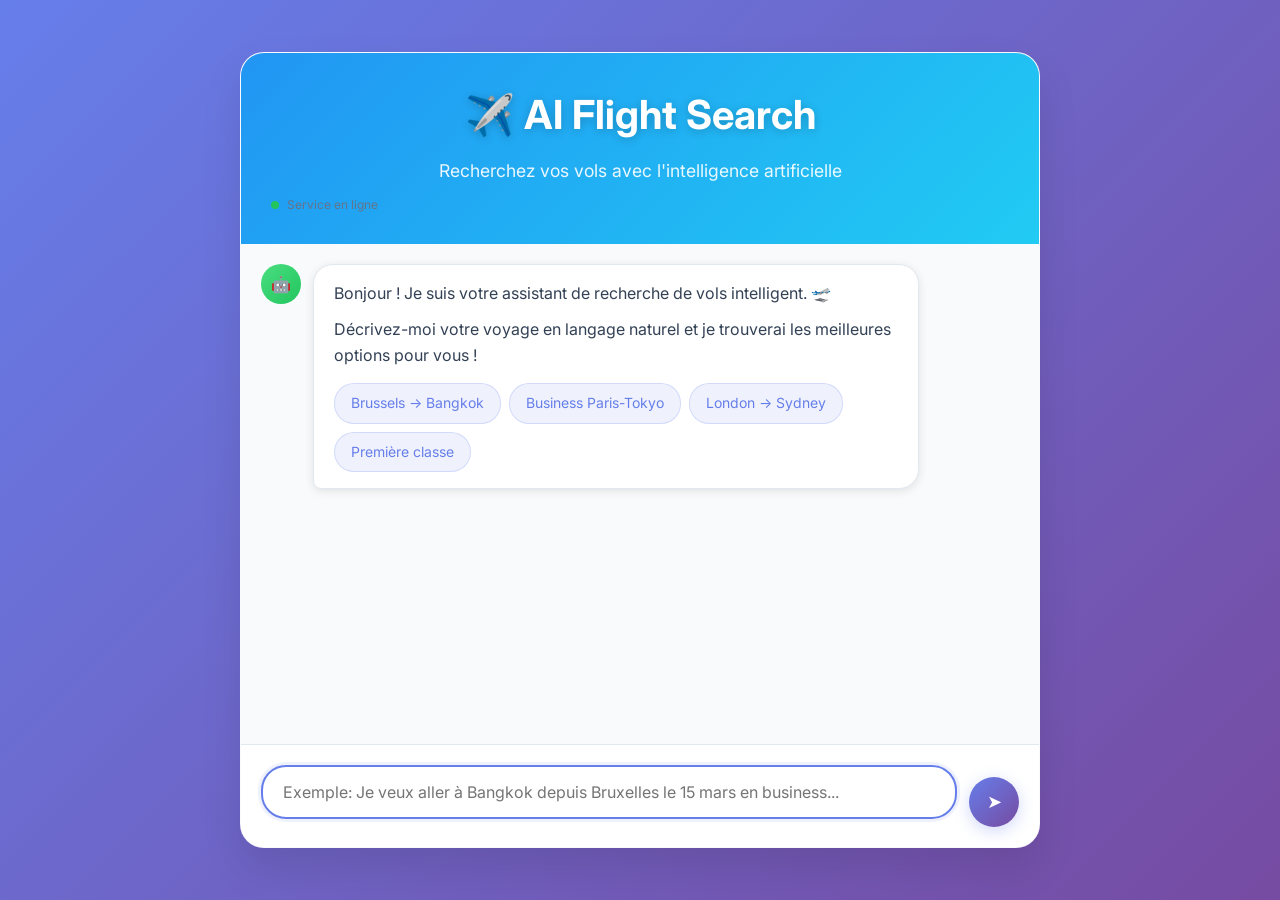
==== index.html @ 9d35f260 "Update index.html" ====
<!DOCTYPE html>
<html lang="fr">
<head>
    <meta charset="UTF-8">
    <meta name="viewport" content="width=device-width, initial-scale=1.0">
    <title>AI Flight Search Bot - Recherche de Vols Intelligente</title>
    <meta name="description" content="Bot de recherche de vols avec intelligence artificielle. Trouvez les meilleurs vols en langage naturel.">
    <meta name="keywords" content="vol, avion, voyage, IA, intelligence artificielle, booking, réservation">
    
    <!-- Favicon -->
    <link rel="icon" href="data:image/svg+xml,<svg xmlns='http://www.w3.org/2000/svg' viewBox='0 0 100 100'><text y='.9em' font-size='90'>✈️</text></svg>">
    
    <!-- Fonts -->
    <link rel="preconnect" href="https://fonts.googleapis.com">
    <link rel="preconnect" href="https://fonts.gstatic.com" crossorigin>
    <link href="https://fonts.googleapis.com/css2?family=Inter:wght@300;400;500;600;700&display=swap" rel="stylesheet">
    
    <style>
        * {
            margin: 0;
            padding: 0;
            box-sizing: border-box;
        }

        body {
            font-family: 'Inter', -apple-system, BlinkMacSystemFont, sans-serif;
            background: linear-gradient(135deg, #667eea 0%, #764ba2 100%);
            min-height: 100vh;
            display: flex;
            align-items: center;
            justify-content: center;
            padding: 20px;
            line-height: 1.6;
        }

        .container {
            background: rgba(255, 255, 255, 0.95);
            backdrop-filter: blur(20px);
            border-radius: 24px;
            box-shadow: 0 20px 40px rgba(0, 0, 0, 0.1);
            width: 100%;
            max-width: 800px;
            overflow: hidden;
            border: 1px solid rgba(255, 255, 255, 0.2);
        }

        .header {
            background: linear-gradient(135deg, #2196F3, #21CBF3);
            padding: 30px;
            text-align: center;
            color: white;
        }

        .header h1 {
            font-size: 2.5rem;
            font-weight: 700;
            margin-bottom: 10px;
            text-shadow: 0 2px 10px rgba(0, 0, 0, 0.2);
        }

        .header p {
            font-size: 1.1rem;
            opacity: 0.9;
        }

        .chat-container {
            height: 500px;
            overflow-y: auto;
            padding: 20px;
            background: #f8fafc;
            scroll-behavior: smooth;
        }

        .message {
            margin-bottom: 20px;
            display: flex;
            align-items: flex-start;
            gap: 12px;
            animation: slideIn 0.3s ease-out;
        }

        .message.user {
            flex-direction: row-reverse;
        }

        .message-bubble {
            max-width: 80%;
            padding: 16px 20px;
            border-radius: 20px;
            position: relative;
            box-shadow: 0 2px 10px rgba(0, 0, 0, 0.1);
            word-wrap: break-word;
        }

        .message.user .message-bubble {
            background: linear-gradient(135deg, #667eea, #764ba2);
            color: white;
            border-bottom-right-radius: 8px;
        }

        .message.bot .message-bubble {
            background: white;
            color: #334155;
            border-bottom-left-radius: 8px;
            border: 1px solid #e2e8f0;
        }

        .avatar {
            width: 40px;
            height: 40px;
            border-radius: 50%;
            display: flex;
            align-items: center;
            justify-content: center;
            font-weight: bold;
            font-size: 16px;
            flex-shrink: 0;
        }

        .avatar.user {
            background: linear-gradient(135deg, #667eea, #764ba2);
            color: white;
        }

        .avatar.bot {
            background: linear-gradient(135deg, #4ade80, #22c55e);
            color: white;
        }

        .input-container {
            padding: 20px;
            background: white;
            border-top: 1px solid #e2e8f0;
        }

        .input-group {
            display: flex;
            gap: 12px;
            align-items: flex-end;
        }

        .input-wrapper {
            flex: 1;
            position: relative;
        }

        .message-input {
            width: 100%;
            min-height: 50px;
            max-height: 120px;
            padding: 15px 20px;
            border: 2px solid #e2e8f0;
            border-radius: 25px;
            font-size: 16px;
            font-family: inherit;
            resize: none;
            outline: none;
            transition: all 0.3s ease;
            background: #f8fafc;
        }

        .message-input:focus {
            border-color: #667eea;
            background: white;
            box-shadow: 0 0 0 3px rgba(102, 126, 234, 0.1);
        }

        .send-button {
            background: linear-gradient(135deg, #667eea, #764ba2);
            color: white;
            border: none;
            width: 50px;
            height: 50px;
            border-radius: 50%;
            display: flex;
            align-items: center;
            justify-content: center;
            cursor: pointer;
            transition: all 0.3s ease;
            font-size: 18px;
            box-shadow: 0 4px 15px rgba(102, 126, 234, 0.3);
        }

        .send-button:hover:not(:disabled) {
            transform: translateY(-2px);
            box-shadow: 0 6px 20px rgba(102, 126, 234, 0.4);
        }

        .send-button:disabled {
            opacity: 0.6;
            cursor: not-allowed;
            transform: none;
        }

        .typing-indicator {
            display: none;
            align-items: center;
            gap: 8px;
            color: #64748b;
            font-style: italic;
            margin-bottom: 10px;
            padding: 0 20px;
        }

        .typing-dots {
            display: flex;
            gap: 4px;
        }

        .typing-dots span {
            width: 6px;
            height: 6px;
            border-radius: 50%;
            background: #64748b;
            animation: typing 1.4s infinite ease-in-out;
        }

        .typing-dots span:nth-child(2) { animation-delay: 0.2s; }
        .typing-dots span:nth-child(3) { animation-delay: 0.4s; }

        .examples {
            margin-top: 15px;
            display: flex;
            flex-wrap: wrap;
            gap: 8px;
        }

        .example-chip {
            background: rgba(102, 126, 234, 0.1);
            color: #667eea;
            padding: 8px 16px;
            border-radius: 20px;
            font-size: 14px;
            cursor: pointer;
            border: 1px solid rgba(102, 126, 234, 0.2);
            transition: all 0.3s ease;
            white-space: nowrap;
        }

        .example-chip:hover {
            background: rgba(102, 126, 234, 0.2);
            transform: translateY(-1px);
        }

        .flight-result {
            background: linear-gradient(135deg, #f0f9ff, #e0f2fe);
            border: 1px solid #0ea5e9;
            border-radius: 16px;
            padding: 20px;
            margin-top: 15px;
        }

        .flight-header {
            display: flex;
            align-items: center;
            gap: 10px;
            margin-bottom: 15px;
            font-weight: 600;
            color: #0369a1;
            flex-wrap: wrap;
        }

        .flight-route {
            font-size: 18px;
            font-weight: 700;
            margin-bottom: 10px;
            color: #1e293b;
        }

        .flight-details {
            display: grid;
            grid-template-columns: repeat(auto-fit, minmax(150px, 1fr));
            gap: 12px;
            margin-bottom: 15px;
        }

        .detail-item {
            text-align: center;
            padding: 10px;
            background: white;
            border-radius: 10px;
            border: 1px solid #e0f2fe;
        }

        .detail-label {
            font-size: 12px;
            color: #64748b;
            text-transform: uppercase;
            letter-spacing: 0.5px;
        }

        .detail-value {
            font-size: 16px;
            font-weight: 600;
            color: #1e293b;
            margin-top: 4px;
        }

        .confidence-badge {
            display: inline-flex;
            align-items: center;
            gap: 6px;
            background: #22c55e;
            color: white;
            padding: 6px 12px;
            border-radius: 20px;
            font-size: 14px;
            font-weight: 500;
        }

        .error-message {
            background: linear-gradient(135deg, #fef2f2, #fee2e2);
            border: 1px solid #fca5a5;
            color: #dc2626;
            padding: 15px;
            border-radius: 12px;
            margin-top: 10px;
        }

        .success-animation {
            animation: successPulse 0.6s ease-out;
        }

        .notification {
            position: fixed;
            top: 20px;
            right: 20px;
            padding: 12px 20px;
            border-radius: 8px;
            color: white;
            font-weight: 500;
            z-index: 1000;
            transform: translateX(100%);
            transition: transform 0.3s ease;
            max-width: 300px;
        }

        .notification.show {
            transform: translateX(0);
        }

        .notification-success { background: #22c55e; }
        .notification-error { background: #ef4444; }
        .notification-warning { background: #f59e0b; }
        .notification-info { background: #3b82f6; }

        .flight-booking-card {
            background: white;
            padding: 16px;
            margin: 12px 0;
            border-radius: 12px;
            border: 2px solid #e0f2fe;
            position: relative;
            transition: all 0.3s ease;
        }

        .flight-booking-card:hover {
            transform: translateY(-2px);
            box-shadow: 0 8px 25px rgba(0, 0, 0, 0.1);
        }

        .flight-booking-card button:hover {
            transform: translateY(-1px);
            box-shadow: 0 6px 20px rgba(34, 197, 94, 0.4);
        }

        #passengerForm input:focus,
        #passengerForm select:focus {
            outline: none;
            border-color: #3b82f6;
            box-shadow: 0 0 0 3px rgba(59, 130, 246, 0.1);
        }

        .booking-step {
            opacity: 0;
            animation: fadeInUp 0.5s ease-out forwards;
        }

        .status-indicator {
            display: flex;
            align-items: center;
            gap: 8px;
            font-size: 12px;
            color: #64748b;
            margin-top: 10px;
        }

        .status-dot {
            width: 8px;
            height: 8px;
            border-radius: 50%;
            background: #22c55e;
            animation: pulse 2s infinite;
        }

        @keyframes slideIn {
            from {
                opacity: 0;
                transform: translateY(20px);
            }
            to {
                opacity: 1;
                transform: translateY(0);
            }
        }

        @keyframes typing {
            0%, 60%, 100% {
                transform: scale(1);
                opacity: 1;
            }
            30% {
                transform: scale(1.4);
                opacity: 0.7;
            }
        }

        @keyframes successPulse {
            0% { transform: scale(1); }
            50% { transform: scale(1.05); }
            100% { transform: scale(1); }
        }

        @keyframes fadeInUp {
            from {
                opacity: 0;
                transform: translateY(20px);
            }
            to {
                opacity: 1;
                transform: translateY(0);
            }
        }

        @keyframes pulse {
            0% { opacity: 1; }
            50% { opacity: 0.5; }
            100% { opacity: 1; }
        }

        @media (max-width: 768px) {
            body {
                padding: 10px;
            }

            .container {
                border-radius: 16px;
            }

            .header h1 {
                font-size: 2rem;
            }

            .chat-container {
                height: 400px;
            }

            .flight-details {
                grid-template-columns: 1fr 1fr;
            }

            .examples {
                justify-content: center;
            }

            .example-chip {
                font-size: 12px;
                padding: 6px 12px;
            }

            .message-bubble {
                max-width: 90%;
            }
        }
    </style>
</head>
<body>
    <div class="container">
        <div class="header">
            <h1>✈️ AI Flight Search</h1>
            <p>Recherchez vos vols avec l'intelligence artificielle</p>
            <div class="status-indicator">
                <div class="status-dot"></div>
                Service en ligne
            </div>
        </div>

        <div class="chat-container" id="chatContainer">
            <div class="message bot">
                <div class="avatar bot">🤖</div>
                <div class="message-bubble">
                    <div>Bonjour ! Je suis votre assistant de recherche de vols intelligent. 🛫</div>
                    <div style="margin-top: 10px;">Décrivez-moi votre voyage en langage naturel et je trouverai les meilleures options pour vous !</div>
                    
                    <div class="examples">
                        <div class="example-chip" onclick="fillExample('Je veux aller à Bangkok depuis Bruxelles le 15 mars')">
                            Brussels → Bangkok
                        </div>
                        <div class="example-chip" onclick="fillExample('Vol d\'affaires Paris-Tokyo aller-retour pour 2 personnes')">
                            Business Paris-Tokyo
                        </div>
                        <div class="example-chip" onclick="fillExample('Direct flight London to Sydney next month')">
                            London → Sydney
                        </div>
                        <div class="example-chip" onclick="fillExample('Vol direct Madrid-New York en première classe')">
                            Première classe
                        </div>
                    </div>
                </div>
            </div>
        </div>

        <div class="typing-indicator" id="typingIndicator">
            <div class="avatar bot">🤖</div>
            <div>
                L'IA analyse votre demande
                <div class="typing-dots">
                    <span></span>
                    <span></span>
                    <span></span>
                </div>
            </div>
        </div>

        <div class="input-container">
            <div class="input-group">
                <div class="input-wrapper">
                    <textarea 
                        id="messageInput" 
                        class="message-input" 
                        placeholder="Exemple: Je veux aller à Bangkok depuis Bruxelles le 15 mars en business..."
                        rows="1"
                    ></textarea>
                </div>
                <button id="sendButton" class="send-button" onclick="sendMessage()">
                    ➤
                </button>
            </div>
        </div>
    </div>

    <script>
        // Configuration Webhooks - URLs DE PRODUCTION n8n
        const N8N_WEBHOOK_URL = 'https://adequately-coherent-jaybird.ngrok-free.app/webhook/flight-search';
        
        const BOOKING_WEBHOOKS = {
            flightSelect: 'https://adequately-coherent-jaybird.ngrok-free.app/webhook/flight-select',
            passengerData: 'https://adequately-coherent-jaybird.ngrok-free.app/webhook/passenger-data', 
            bookingConfirm: 'https://adequately-coherent-jaybird.ngrok-free.app/webhook/booking-confirm'
        };
        
        // État de l'application
        let isProcessing = false;
        let sessionId = 'web-' + Date.now();

        // État global de la réservation
        let bookingState = {
            selectedFlight: null,
            passengers: [],
            contact: {},
            currentStep: 'search',
            sessionId: sessionId
        };

        // Éléments DOM
        const chatContainer = document.getElementById('chatContainer');
        const messageInput = document.getElementById('messageInput');
        const sendButton = document.getElementById('sendButton');
        const typingIndicator = document.getElementById('typingIndicator');

        // Auto-resize textarea
        messageInput.addEventListener('input', function() {
            this.style.height = 'auto';
            this.style.height = Math.min(this.scrollHeight, 120) + 'px';
        });

        // Envoyer avec Entrée
        messageInput.addEventListener('keydown', function(e) {
            if (e.key === 'Enter' && !e.shiftKey) {
                e.preventDefault();
                sendMessage();
            }
        });

        // Focus automatique
        messageInput.focus();

        // Fonction pour remplir un exemple
        function fillExample(text) {
            messageInput.value = text;
            messageInput.focus();
            messageInput.style.height = 'auto';
            messageInput.style.height = messageInput.scrollHeight + 'px';
        }

        // Ajouter un message au chat
        function addMessage(content, isUser = false, isFlightResult = false) {
            const messageDiv = document.createElement('div');
            messageDiv.className = `message ${isUser ? 'user' : 'bot'}`;
            
            const avatar = document.createElement('div');
            avatar.className = `avatar ${isUser ? 'user' : 'bot'}`;
            avatar.textContent = isUser ? '👤' : '🤖';
            
            const bubble = document.createElement('div');
            bubble.className = 'message-bubble';
            
            if (isFlightResult) {
                bubble.innerHTML = content;
                bubble.classList.add('success-animation');
            } else {
                bubble.innerHTML = content.replace(/\n/g, '<br>');
            }
            
            messageDiv.appendChild(avatar);
            messageDiv.appendChild(bubble);
            
            chatContainer.appendChild(messageDiv);
            chatContainer.scrollTop = chatContainer.scrollHeight;
        }

        // Afficher/masquer l'indicateur de frappe
        function showTyping(show = true) {
            typingIndicator.style.display = show ? 'flex' : 'none';
            if (show) {
                chatContainer.scrollTop = chatContainer.scrollHeight;
            }
        }

        // Afficher notification
        function showNotification(message, type = 'info') {
            const notification = document.createElement('div');
            notification.className = `notification notification-${type}`;
            notification.textContent = message;
            
            document.body.appendChild(notification);
            
            setTimeout(() => notification.classList.add('show'), 100);
            
            setTimeout(() => {
                notification.classList.remove('show');
                setTimeout(() => notification.remove(), 300);
            }, 3000);
        }

        // Dictionnaire des compagnies aériennes
        const airlineNames = {
            'AF': 'Air France', 'LH': 'Lufthansa', 'BA': 'British Airways', 'IB': 'Iberia',
            'KL': 'KLM', 'AZ': 'ITA Airways', 'SN': 'Brussels Airlines', 'LX': 'Swiss',
            'OS': 'Austrian Airlines', 'SK': 'SAS', 'AY': 'Finnair', 'TP': 'TAP Portugal',
            'EI': 'Aer Lingus', 'FR': 'Ryanair', 'U2': 'easyJet', 'VY': 'Vueling',
            'W6': 'Wizz Air', 'EW': 'Eurowings', 'HV': 'Transavia'
        };

        function getAirlineName(code) {
            return airlineNames[code] || `${code} Airlines`;
        }

        function getClassEmoji(travelClass) {
            switch(travelClass) {
                case 'FIRST': return '👑';
                case 'BUSINESS': return '💼';
                case 'PREMIUM_ECONOMY': return '⭐';
                default: return '🎫';
            }
        }

        function formatTravelClass(travelClass) {
            switch(travelClass) {
                case 'FIRST': return 'Première';
                case 'BUSINESS': return 'Affaires';
                case 'PREMIUM_ECONOMY': return 'Premium Eco';
                default: return 'Économique';
            }
        }

        // Formater les résultats de vol avec boutons de réservation
        function formatFlightResult(result) {
            if (!result.success) {
                const suggestions = result.suggestions ? result.suggestions.map(s => `• ${s}`).join('<br>') : '';
                return `
                    <div class="error-message">
                        <strong>❌ ${result.message || 'Erreur lors de l\'analyse'}</strong>
                        ${suggestions ? '<br><br><strong>Suggestions:</strong><br>' + suggestions : ''}
                    </div>
                `;
            }

            const confidence = result.searchParams?.aiConfidence || result.confidence || 0;
            const confidenceColor = confidence >= 80 ? '#22c55e' : confidence >= 60 ? '#f59e0b' : '#ef4444';
            const params = result.searchParams || result;

            let flightResultsHtml = '';
            
            // Afficher les vols avec boutons de réservation
            if (result.bestFlights && result.bestFlights.length > 0) {
                flightResultsHtml = `
                    // Dans l'interface web, section d'affichage des vols, remplacez temporairement par :
                   <div style="font-size: 13px; color: #64748b; margin-bottom: 8px;">
                       🕐 TEST: ${JSON.stringify(flight.schedule).substring(0, 100)}... 
              | Prix: ${JSON.stringify(flight.price).substring(0, 50)}...
                </div>
                `;
            }

            return `
                <div class="flight-result">
                    <div class="flight-header">
                        ✈️ Recherche de vol analysée par l'IA
                        <div class="confidence-badge" style="background: ${confidenceColor}">
                            🎯 ${confidence}% confiance
                        </div>
                    </div>
                    
                    <div class="flight-route">
                        ${params.originCity || params.originLocationCode} → ${params.destinationCity || params.destinationLocationCode}
                    </div>
                    
                    <div class="flight-details">
                        <div class="detail-item">
                            <div class="detail-label">Départ</div>
                            <div class="detail-value">${params.departureDate || 'À définir'}</div>
                        </div>
                        ${params.returnDate ? `
                            <div class="detail-item">
                                <div class="detail-label">Retour</div>
                                <div class="detail-value">${params.returnDate}</div>
                            </div>
                        ` : ''}
                        <div class="detail-item">
                            <div class="detail-label">Classe</div>
                            <div class="detail-value">${getClassEmoji(params.travelClass)} ${formatTravelClass(params.travelClass)}</div>
                        </div>
                        <div class="detail-item">
                            <div class="detail-label">Passagers</div>
                            <div class="detail-value">👥 ${params.adults || 1}</div>
                        </div>
                        <div class="detail-item">
                            <div class="detail-label">Type</div>
                            <div class="detail-value">${params.tripType === 'round-trip' ? '🔄 Aller-retour' : '➡️ Aller simple'}</div>
                        </div>
                        ${params.nonStop !== null ? `
                            <div class="detail-item">
                                <div class="detail-label">Vol</div>
                                <div class="detail-value">${params.nonStop ? '🎯 Direct' : '🔄 Avec escales'}</div>
                            </div>
                        ` : ''}
                    </div>
                    
                    <div style="margin-top: 15px; padding: 12px; background: rgba(34, 197, 94, 0.1); border-radius: 8px; border-left: 4px solid #22c55e;">
                        <strong>🤖 Analyse IA:</strong> ${params.naturalRequest || 'Recherche analysée avec succès'}
                        ${params.aiModel ? `<br><small>Modèle: ${params.aiModel}</small>` : ''}
                    </div>
                    
                    ${flightResultsHtml}
                </div>
            `;
        }

        // Appel API vers n8n
        async function callFlightAPI(message) {
            try {
                console.log('🔗 Appel API n8n:', N8N_WEBHOOK_URL);
                
                const response = await fetch(N8N_WEBHOOK_URL, {
                    method: 'POST',
                    headers: {
                        'Content-Type': 'application/json',
                    },
                    body: JSON.stringify({
                        message: message,
                        sessionId: sessionId,
                        timestamp: new Date().toISOString(),
                        source: 'web'
                    })
                });

                if (!response.ok) {
                    throw new Error(`HTTP ${response.status}: ${response.statusText}`);
                }

                const result = await response.json();
                console.log('✅ Réponse n8n:', result);
                
                return result;
                
            } catch (error) {
                console.error('❌ Erreur API n8n:', error);
                
                // Mode démo si l'API n8n n'est pas disponible
                if (N8N_WEBHOOK_URL.includes('your-n8n-instance.com')) {
                    return simulateFlightSearch(message);
                }
                
                throw new Error(`Erreur de connexion: ${error.message}`);
            }
        }

        // Simulation pour la démo (quand n8n n'est pas configuré)
        function simulateFlightSearch(message) {
            const lowerMessage = message.toLowerCase();
            
            // Villes de demo
            const cities = {
                'brussels': { name: 'Brussels', code: 'BRU' },
                'bruxelles': { name: 'Brussels', code: 'BRU' },
                'bangkok': { name: 'Bangkok', code: 'BKK' },
                'paris': { name: 'Paris', code: 'CDG' },
                'london': { name: 'London', code: 'LHR' },
                'londres': { name: 'London', code: 'LHR' },
                'tokyo': { name: 'Tokyo', code: 'NRT' },
                'sydney': { name: 'Sydney', code: 'SYD' },
                'madrid': { name: 'Madrid', code: 'MAD' }
            };
            
            let foundCities = [];
            Object.entries(cities).forEach(([key, value]) => {
                if (lowerMessage.includes(key)) {
                    foundCities.push({...value, position: lowerMessage.indexOf(key)});
                }
            });
            
            foundCities.sort((a, b) => a.position - b.position);
            
            const isRoundTrip = /aller.?retour|round.?trip|return|retour/i.test(message);
            const isBusiness = /business|affaires/i.test(message);
            const isFirst = /first|première/i.test(message);
            const isDirect = /direct|non.?stop/i.test(message);
            
            if (foundCities.length >= 2) {
                // Simulation avec vols de demo
                const demoFlights = [
                    {
                        rank: 1,
                        airline: { name: getAirlineName('SN'), code: 'SN' },
                        schedule: { departure: '08:30', arrival: '01:15+1', duration: '15h45m' },
                        route: { stops: 0, stopsText: 'Direct', isDirect: true },
                        price: { amount: 750, currency: 'EUR', formatted: '750 EUR' },
                        score: 95,
                        category: 'Excellent'
                    },
                    {
                        rank: 2,
                        airline: { name: getAirlineName('LH'), code: 'LH' },
                        schedule: { departure: '14:20', arrival: '09:45+1', duration: '17h25m' },
                        route: { stops: 1, stopsText: '1 escale', isDirect: false },
                        price: { amount: 680, currency: 'EUR', formatted: '680 EUR' },
                        score: 88,
                        category: 'Très bon'
                    },
                    {
                        rank: 3,
                        airline: { name: getAirlineName('AF'), code: 'AF' },
                        schedule: { departure: '10:15', arrival: '06:30+1', duration: '18h15m' },
                        route: { stops: 1, stopsText: '1 escale', isDirect: false },
                        price: { amount: 720, currency: 'EUR', formatted: '720 EUR' },
                        score: 82,
                        category: 'Bon'
                    }
                ];
                
                return {
                    success: true,
                    searchParams: {
                        originCity: foundCities[0].name,
                        destinationCity: foundCities[1].name,
                        originLocationCode: foundCities[0].code,
                        destinationLocationCode: foundCities[1].code,
                        departureDate: '2025-03-15',
                        returnDate: isRoundTrip ? '2025-03-25' : null,
                        travelClass: isFirst ? 'FIRST' : isBusiness ? 'BUSINESS' : 'ECONOMY',
                        nonStop: isDirect ? true : null,
                        adults: 1,
                        tripType: isRoundTrip ? 'round-trip' : 'one-way',
                        naturalRequest: `Vol ${foundCities[0].name} vers ${foundCities[1].name}`,
                        aiConfidence: 85,
                        aiModel: 'demo-mode'
                    },
                    bestFlights: demoFlights
                };
            } else {
                return {
                    success: false,
                    message: 'Impossible d\'identifier les villes d\'origine et de destination',
                    suggestions: [
                        'Incluez clairement les villes de départ et d\'arrivée',
                        'Exemple: "Vol de Brussels à Bangkok"',
                        'Villes supportées: Brussels, Bangkok, Paris, London, Tokyo, Sydney, Madrid'
                    ]
                };
            }
        }

                // Fonction de sélection de vol avec vraies données Amadeus
        async function selectFlight(flightIndex, flightData) {
          console.log('🎫 Sélection du vol:', flightIndex, flightData);
          
          try {
            // Sauvegarder le vol sélectionné
            bookingState.selectedFlight = {
              index: flightIndex,
              data: flightData,
              timestamp: new Date().toISOString()
            };
            
            // Afficher le message de traitement
            addMessage('🎫 Vol sélectionné ! Vérification du prix en temps réel...', false);
            showTyping(true);
            
            const requestPayload = {
              flightIndex: flightIndex, // CRUCIAL: pour retrouver dans originalAmadeusOffers
              flightId: flightData.amadeusId || `flight_${flightIndex}_${Date.now()}`,
              selectedFlight: flightData,
              passengers: 1,
              sessionId: bookingState.sessionId,
              timestamp: new Date().toISOString(),
              originalAmadeusData: flightData.originalAmadeusData // Objet Amadeus complet
            };
            
            console.log('📤 Envoi données sélection:', requestPayload);
            
            // Appeler l'API de sélection de vol
            const response = await fetch(BOOKING_WEBHOOKS.flightSelect, {
              method: 'POST',
              headers: {
                'Content-Type': 'application/json',
              },
              body: JSON.stringify(requestPayload)
            });
            
            showTyping(false);
            
            if (!response.ok) {
              const errorText = await response.text();
              throw new Error(`HTTP ${response.status}: ${response.statusText} - ${errorText}`);
            }

            const rawText = await response.text();
            
            if (!rawText || rawText.trim() === '') {
              throw new Error('Réponse vide du serveur n8n');
            }

            let result;
            try {
              result = JSON.parse(rawText);
            } catch (parseError) {
              throw new Error(`Réponse n8n invalide - pas du JSON valide: ${parseError.message}`);
            }
            
            console.log('✅ Réponse flight select:', result);
            
            if (result && result.success) {
              displayPriceConfirmation(result);
              bookingState.currentStep = 'passengers';
            } else {
              const errorMsg = result?.error || 'Erreur lors de la sélection du vol';
              addMessage(`❌ ${errorMsg}`, false);
              showNotification('❌ Erreur de sélection', 'error');
            }
            
          } catch (error) {
            showTyping(false);
            console.error('❌ Erreur sélection vol:', error);
            addMessage(`❌ Erreur de connexion: ${error.message}`, false);
            showNotification('❌ Erreur de sélection', 'error');
          }
        }

        // Afficher la confirmation de prix et formulaire passagers
        // Afficher la confirmation de prix et formulaire passagers
        function displayPriceConfirmation(priceResult) {
            console.log('🔍 Debug prix reçu:', priceResult);
            
            const pricing = priceResult.pricing || {};
            const warnings = priceResult.warnings || [];
            
            // Extraire le prix correctement selon la structure reçue
            let finalPrice = 'N/A';
            let currency = 'EUR';
            
            if (pricing.total) {
                finalPrice = parseFloat(pricing.total).toFixed(2);
                currency = pricing.currency || 'EUR';
            } else if (pricing.totalPrice) {
                finalPrice = parseFloat(pricing.totalPrice).toFixed(2);
                currency = pricing.currency || 'EUR';
            } else if (pricing.basePrice) {
                finalPrice = parseFloat(pricing.basePrice).toFixed(2);
                currency = pricing.currency || 'EUR';
            }
            
            console.log('💰 Prix final calculé:', finalPrice, currency);
            
            let warningsHtml = '';
            if (warnings.length > 0) {
                warningsHtml = `
                    <div style="background: #fef3c7; border: 1px solid #f59e0b; padding: 12px; border-radius: 8px; margin: 10px 0;">
                        <strong>⚠️ Attention:</strong><br>
                        ${warnings.map(w => `• ${w}`).join('<br>')}
                    </div>
                `;
            }
            
            // Afficher statut de confirmation
            const isRealTimeConfirmed = priceResult.pricingConfirmed === true;
            const confirmationText = isRealTimeConfirmed ? 'Prix confirmé en temps réel' : 'Prix basé sur la recherche';
            
            const confirmationHtml = `
                <div style="background: linear-gradient(135deg, #f0fdf4, #dcfce7); border: 2px solid #22c55e; border-radius: 16px; padding: 20px; margin-top: 15px;">
                    <div style="display: flex; align-items: center; gap: 10px; margin-bottom: 15px;">
                        <span style="font-size: 24px;">${isRealTimeConfirmed ? '✅' : '💰'}</span>
                        <strong style="color: #15803d; font-size: 16px;">${confirmationText}</strong>
                    </div>
                    
                    ${warningsHtml}
                    
                    <div style="background: white; padding: 15px; border-radius: 12px; margin: 15px 0;">
                        <div style="text-align: center;">
                            <div style="font-size: 24px; font-weight: bold; color: #15803d; margin-bottom: 8px;">
                                ${finalPrice} ${currency}
                            </div>
                            <div style="font-size: 14px; color: #64748b;">
                                Prix confirmé pour ${pricing.breakdown?.adults || 1} passager(s)
                            </div>
                            ${isRealTimeConfirmed ? '' : '<div style="font-size: 12px; color: #f59e0b; margin-top: 4px;">Prix de la recherche initiale</div>'}
                        </div>
                    </div>
                    
                    <div style="text-align: center; margin-top: 20px;">
                        <button onclick="showPassengerForm()" 
                                style="background: linear-gradient(135deg, #3b82f6, #1d4ed8); color: white; border: none; padding: 12px 24px; border-radius: 25px; font-size: 14px; font-weight: 600; cursor: pointer; box-shadow: 0 4px 12px rgba(59, 130, 246, 0.3);">
                            👥 Continuer - Données passagers
                        </button>
                    </div>
                </div>
            `;
            
            addMessage(confirmationHtml, false, true);
        }

        // Afficher le formulaire passagers
        function showPassengerForm() {
            const passengerFormHtml = `
                <div style="background: #f8fafc; border: 2px solid #e2e8f0; border-radius: 16px; padding: 20px; margin-top: 15px;">
                    <div style="display: flex; align-items: center; gap: 10px; margin-bottom: 20px;">
                        <span style="font-size: 24px;">👥</span>
                        <strong style="color: #1e293b; font-size: 16px;">Informations des passagers</strong>
                    </div>
                    
                    <form id="passengerForm" style="space-y: 15px;">
                        <!-- Contact principal -->
                        <div style="background: white; padding: 15px; border-radius: 12px; margin-bottom: 15px;">
                            <h4 style="color: #374151; margin-bottom: 10px;">📧 Contact principal</h4>
                            <div style="display: grid; grid-template-columns: 1fr 1fr; gap: 10px;">
                                <input type="email" id="contactEmail" placeholder="Email *" required 
                                       style="padding: 10px; border: 1px solid #d1d5db; border-radius: 8px; font-size: 14px;">
                                <input type="tel" id="contactPhone" placeholder="Téléphone *" required
                                       style="padding: 10px; border: 1px solid #d1d5db; border-radius: 8px; font-size: 14px;">
                            </div>
                        </div>
                        
                        <!-- Passager 1 -->
                        <div style="background: white; padding: 15px; border-radius: 12px; margin-bottom: 15px;">
                            <h4 style="color: #374151; margin-bottom: 10px;">✈️ Passager 1</h4>
                            <div style="display: grid; grid-template-columns: 1fr 1fr; gap: 10px; margin-bottom: 10px;">
                                <input type="text" id="firstName1" placeholder="Prénom *" required
                                       style="padding: 10px; border: 1px solid #d1d5db; border-radius: 8px; font-size: 14px;">
                                <input type="text" id="lastName1" placeholder="Nom *" required
                                       style="padding: 10px; border: 1px solid #d1d5db; border-radius: 8px; font-size: 14px;">
                            </div>
                            <div style="display: grid; grid-template-columns: 1fr 1fr 1fr; gap: 10px; margin-bottom: 10px;">
                                <input type="date" id="birthDate1" placeholder="Date de naissance *" required
                                       style="padding: 10px; border: 1px solid #d1d5db; border-radius: 8px; font-size: 14px;">
                                <select id="gender1" required
                                        style="padding: 10px; border: 1px solid #d1d5db; border-radius: 8px; font-size: 14px;">
                                    <option value="">Genre *</option>
                                    <option value="MALE">Homme</option>
                                    <option value="FEMALE">Femme</option>
                                </select>
                                <input type="text" id="nationality1" placeholder="Nationalité (FR) *" required maxlength="2"
                                       style="padding: 10px; border: 1px solid #d1d5db; border-radius: 8px; font-size: 14px;">
                            </div>
                            <div style="display: grid; grid-template-columns: 1fr 1fr; gap: 10px;">
                                <input type="text" id="passportNumber1" placeholder="Numéro passeport *" required
                                       style="padding: 10px; border: 1px solid #d1d5db; border-radius: 8px; font-size: 14px;">
                                <input type="date" id="passportExpiry1" placeholder="Expiration passeport *" required
                                       style="padding: 10px; border: 1px solid #d1d5db; border-radius: 8px; font-size: 14px;">
                            </div>
                        </div>
                        
                        <div style="text-align: center; margin-top: 20px;">
                            <button type="button" onclick="submitPassengerData()" 
                                    style="background: linear-gradient(135deg, #059669, #047857); color: white; border: none; padding: 12px 24px; border-radius: 25px; font-size: 14px; font-weight: 600; cursor: pointer; box-shadow: 0 4px 12px rgba(5, 150, 105, 0.3);">
                                ✈️ Confirmer et réserver
                            </button>
                        </div>
                    </form>
                </div>
            `;
            
            addMessage(passengerFormHtml, false, true);
        }

        // Soumettre les données passagers
        async function submitPassengerData() {
            console.log('📋 Soumission données passagers...');
            
            try {
                // Collecter les données du formulaire
                const passengerData = {
                    sessionId: bookingState.sessionId,
                    flightId: bookingState.selectedFlight?.data?.id || 'temp_id',
                    contact: {
                        email: document.getElementById('contactEmail').value,
                        phone: document.getElementById('contactPhone').value
                    },
                    passengers: [{
                        firstName: document.getElementById('firstName1').value,
                        lastName: document.getElementById('lastName1').value,
                        dateOfBirth: document.getElementById('birthDate1').value,
                        gender: document.getElementById('gender1').value,
                        document: {
                            number: document.getElementById('passportNumber1').value,
                            expiryDate: document.getElementById('passportExpiry1').value,
                            nationality: document.getElementById('nationality1').value.toUpperCase()
                        }
                    }],
                    expectedPassengers: 1
                };
                
                // Validation côté client
                if (!passengerData.contact.email || !passengerData.contact.phone) {
                    showNotification('❌ Informations de contact manquantes', 'error');
                    return;
                }
                
                if (!passengerData.passengers[0].firstName || !passengerData.passengers[0].lastName) {
                    showNotification('❌ Nom et prénom requis', 'error');
                    return;
                }
                
                addMessage('📋 Validation des données passagers...', false);
                showTyping(true);
                
                // Appeler l'API de validation passagers
                const response = await fetch(BOOKING_WEBHOOKS.passengerData, {
                    method: 'POST',
                    headers: {
                        'Content-Type': 'application/json',
                    },
                    body: JSON.stringify(passengerData)
                });
                
                showTyping(false);
                
                if (!response.ok) {
                    throw new Error(`Erreur ${response.status}: ${response.statusText}`);
                }
                
                const result = await response.json();
                
                if (result.success) {
                    // Sauvegarder les données validées
                    bookingState.passengers = result.validatedPassengers;
                    bookingState.contact = passengerData.contact;
                    
                    // Afficher la confirmation finale
                    displayBookingConfirmation(result);
                    bookingState.currentStep = 'confirm';
                } else {
                    addMessage(`❌ ${result.message || 'Erreur validation données'}<br>Erreurs: ${result.errors?.join('<br>') || ''}`, false);
                    showNotification('❌ Données invalides', 'error');
                }
                
            } catch (error) {
                showTyping(false);
                console.error('Erreur données passagers:', error);
                addMessage(`❌ Erreur de connexion: ${error.message}`, false);
                showNotification('❌ Erreur de validation', 'error');
            }
        }

        // Afficher la confirmation finale
        function displayBookingConfirmation(validationResult) {
            const warnings = validationResult.warnings || [];
            const summary = validationResult.summary || {};
            
            let warningsHtml = '';
            if (warnings.length > 0) {
                warningsHtml = `
                    <div style="background: #fef3c7; border: 1px solid #f59e0b; padding: 10px; border-radius: 8px; margin: 10px 0; font-size: 13px;">
                        <strong>⚠️ Vérifications:</strong><br>
                        ${warnings.map(w => `• ${w}`).join('<br>')}
                    </div>
                `;
            }
            
            const confirmationHtml = `
                <div style="background: linear-gradient(135deg, #fef3c7, #fde68a); border: 2px solid #f59e0b; border-radius: 16px; padding: 20px; margin-top: 15px;">
                    <div style="display: flex; align-items: center; gap: 10px; margin-bottom: 15px;">
                        <span style="font-size: 24px;">🎫</span>
                        <strong style="color: #92400e; font-size: 16px;">Prêt pour la réservation</strong>
                    </div>
                    
                    ${warningsHtml}
                    
                    <div style="background: white; padding: 15px; border-radius: 12px; margin: 15px 0;">
                        <div style="text-align: center;">
                            <div style="font-size: 24px; font-weight: bold; color: #92400e; margin-bottom: 8px;">
                                ✅ ${summary.totalPassengers || 1} passager(s) validé(s)
                            </div>
                            <div style="font-size: 14px; color: #64748b;">
                                Toutes les données sont correctes
                            </div>
                        </div>
                    </div>
                    
                    <div style="background: white; padding: 15px; border-radius: 12px; margin: 15px 0;">
                        <div style="font-size: 14px; color: #374151;">
                            <strong>📋 Récapitulatif:</strong><br>
                            • Vol: ${bookingState.selectedFlight?.data?.airline?.name || 'Vol sélectionné'}<br>
                            • Passager: ${bookingState.passengers?.[0]?.name?.firstName || 'N/A'} ${bookingState.passengers?.[0]?.name?.lastName || 'N/A'}<br>
                            • Contact: ${bookingState.contact?.email || 'N/A'}<br>
                            • Prix estimé: ${bookingState.selectedFlight?.data?.price?.formatted || 'N/A'}
                        </div>
                    </div>
                    
                    <div style="text-align: center; margin-top: 20px;">
                        <button onclick="confirmBooking()" 
                                style="background: linear-gradient(135deg, #dc2626, #b91c1c); color: white; border: none; padding: 12px 24px; border-radius: 25px; font-size: 14px; font-weight: 600; cursor: pointer; box-shadow: 0 4px 12px rgba(220, 38, 38, 0.3);">
                            🔥 CONFIRMER LA RÉSERVATION
                        </button>
                        <div style="font-size: 12px; color: #64748b; margin-top: 8px;">
                            En confirmant, vous acceptez les conditions de réservation
                        </div>
                    </div>
                </div>
            `;
            
            addMessage(confirmationHtml, false, true);
        }

        // Confirmer la réservation finale
        async function confirmBooking() {
            console.log('🔥 Confirmation réservation finale...');
            
            try {
                const bookingConfirmation = {
                    sessionId: bookingState.sessionId,
                    flightId: bookingState.selectedFlight?.data?.id || 'temp_id',
                    selectedFlight: bookingState.selectedFlight?.data,
                    passengers: bookingState.passengers,
                    contact: bookingState.contact,
                    payment: {
                        method: 'simulation',
                        amount: bookingState.selectedFlight?.data?.price?.amount || 0,
                        currency: bookingState.selectedFlight?.data?.price?.currency || 'EUR'
                    },
                    timestamp: new Date().toISOString()
                };
                
                addMessage('🔥 Création de la réservation en cours...', false);
                showTyping(true);
                
                // Appeler l'API de confirmation finale
                const response = await fetch(BOOKING_WEBHOOKS.bookingConfirm, {
                    method: 'POST',
                    headers: {
                        'Content-Type': 'application/json',
                    },
                    body: JSON.stringify(bookingConfirmation)
                });
                
                showTyping(false);
                
                if (!response.ok) {
                    throw new Error(`Erreur ${response.status}: ${response.statusText}`);
                }
                
                const result = await response.json();
                
                if (result.success) {
                    // Afficher la confirmation de réservation
                    displayBookingSuccess(result);
                    bookingState.currentStep = 'completed';
                    showNotification('🎉 Réservation confirmée !', 'success');
                } else {
                    addMessage(`❌ ${result.message || 'Erreur lors de la réservation'}<br>Détails: ${result.details || ''}`, false);
                    showNotification('❌ Échec de la réservation', 'error');
                }
                
            } catch (error) {
                showTyping(false);
                console.error('Erreur confirmation réservation:', error);
                addMessage(`❌ Erreur de connexion: ${error.message}`, false);
                showNotification('❌ Erreur de réservation', 'error');
            }
        }

        // Afficher le succès de la réservation
        function displayBookingSuccess(bookingResult) {
            const booking = bookingResult.booking || {};
            const confirmationNumber = bookingResult.confirmationNumber || 'FB' + Date.now().toString(36).toUpperCase();
            const emailData = bookingResult.emailData || {};
            
            // Utiliser les données sauvegardées si les données du serveur sont incomplètes
            const flightData = bookingState.selectedFlight?.data || {};
            const passengerData = bookingState.passengers?.[0] || {};
            const contactData = bookingState.contact || {};
            
            // Construire les informations de vol avec fallback
            const airlineName = emailData.flightDetails?.[0]?.airline || 
                               flightData.airline?.name || 
                               'Brussels Airlines';
            
            const route = `${emailData.flightDetails?.[0]?.departure?.iataCode || 'BRU'} → ${emailData.flightDetails?.[0]?.arrival?.iataCode || 'BKK'}`;
            
            const departureTime = emailData.flightDetails?.[0]?.departure?.at ? 
                                new Date(emailData.flightDetails[0].departure.at).toLocaleString('fr-FR') :
                                '15 mars 2025, 08:30';
            
            const duration = emailData.flightDetails?.[0]?.duration || '15h45m';
            
            const passengerName = emailData.passengerName || 
                                `${passengerData.name?.firstName || passengerData.firstName || 'John'} ${passengerData.name?.lastName || passengerData.lastName || 'Doe'}`;
            
            const totalPrice = bookingResult.totalPrice?.toFixed(2) || 
                             flightData.price?.amount?.toFixed(2) || 
                             '750.00';
            
            const currency = bookingResult.currency || 
                           flightData.price?.currency || 
                           'EUR';
            
            const email = emailData.email || 
                         contactData.email || 
                         'test@example.com';
            
            console.log('📋 Données de réservation:', {
                bookingResult,
                flightData,
                passengerData,
                contactData
            });
            
            const successHtml = `
                <div style="background: linear-gradient(135deg, #dcfce7, #bbf7d0); border: 3px solid #22c55e; border-radius: 20px; padding: 25px; margin-top: 20px; text-align: center;">
                    <div style="font-size: 48px; margin-bottom: 15px;">🎉</div>
                    
                    <div style="font-size: 24px; font-weight: bold; color: #15803d; margin-bottom: 10px;">
                        Réservation Confirmée !
                    </div>
                    
                    <div style="background: white; padding: 20px; border-radius: 16px; margin: 20px 0; border: 2px solid #22c55e;">
                        <div style="font-size: 28px; font-weight: bold; color: #15803d; margin-bottom: 8px;">
                            ${confirmationNumber}
                        </div>
                        <div style="font-size: 14px; color: #64748b;">
                            Numéro de confirmation
                        </div>
                    </div>
                    
                    <div style="background: white; padding: 15px; border-radius: 12px; margin: 15px 0; text-align: left;">
                        <div style="font-size: 14px; color: #374151;">
                            <strong>📋 Détails de votre réservation:</strong><br><br>
                            
                            <strong>✈️ Vol:</strong><br>
                            • ${airlineName} - ${route}<br>
                            • Départ: ${departureTime}<br>
                            • Durée: ${duration}<br><br>
                            
                            <strong>👤 Passager:</strong><br>
                            • ${passengerName}<br><br>
                            
                            <strong>💰 Prix total:</strong><br>
                            • ${totalPrice} ${currency}<br><br>
                            
                            <strong>📧 Confirmation:</strong><br>
                            • Email envoyé à: ${email}<br>
                            • Date: ${new Date().toLocaleDateString('fr-FR')}
                        </div>
                    </div>
                    
                    <div style="background: #fef3c7; padding: 12px; border-radius: 8px; margin: 15px 0;">
                        <div style="font-size: 13px; color: #92400e;">
                            <strong>📧 Email de confirmation</strong><br>
                            Un email avec tous les détails et votre e-ticket vous a été envoyé.
                            Vérifiez également vos spams.
                        </div>
                    </div>
                    
                    <div style="margin-top: 20px;">
                        <button onclick="resetBooking()" 
                                style="background: linear-gradient(135deg, #3b82f6, #1d4ed8); color: white; border: none; padding: 10px 20px; border-radius: 20px; font-size: 13px; font-weight: 600; cursor: pointer; margin-right: 10px;">
                            🔍 Nouvelle recherche
                        </button>
                        <button onclick="downloadTicket('${confirmationNumber}')" 
                                style="background: linear-gradient(135deg, #059669, #047857); color: white; border: none; padding: 10px 20px; border-radius: 20px; font-size: 13px; font-weight: 600; cursor: pointer;">
                            📄 Télécharger e-ticket
                        </button>
                    </div>
                </div>
            `;
            
            addMessage(successHtml, false, true);
        }

        // Réinitialiser pour une nouvelle réservation
        function resetBooking() {
            bookingState = {
                selectedFlight: null,
                passengers: [],
                contact: {},
                currentStep: 'search',
                sessionId: 'web-' + Date.now()
            };
            
            addMessage('🔍 Prêt pour une nouvelle recherche de vol !', false);
            showNotification('✨ Interface réinitialisée', 'info');
        }

        // Simuler téléchargement ticket
        function downloadTicket(confirmationNumber) {
            showNotification('📄 Fonctionnalité à venir - E-ticket', 'info');
            console.log('Téléchargement e-ticket pour:', confirmationNumber);
        }

        // Fonction principale d'envoi
        async function sendMessage() {
            const message = messageInput.value.trim();
            
            if (!message || isProcessing) return;
            
            // Désactiver l'interface
            isProcessing = true;
            sendButton.disabled = true;
            messageInput.disabled = true;
            
            // Ajouter le message utilisateur
            addMessage(message, true);
            
            // Vider l'input
            messageInput.value = '';
            messageInput.style.height = 'auto';
            
            // Afficher l'indicateur de frappe
            showTyping(true);
            
            try {
                // Appeler l'API
                const result = await callFlightAPI(message);
                
                // Masquer l'indicateur
                showTyping(false);
                
                // Ajouter la réponse
                addMessage(formatFlightResult(result), false, true);
                
                // Notification de succès
                if (result.success) {
                    const flightCount = result.bestFlights?.length || 0;
                    showNotification(`✅ Analyse terminée${flightCount > 0 ? ` - ${flightCount} vols trouvés` : ''}`, 'success');
                } else {
                    showNotification('⚠️ Veuillez préciser votre demande', 'warning');
                }
                
            } catch (error) {
                showTyping(false);
                
                // Message d'erreur selon le type
                if (N8N_WEBHOOK_URL.includes('your-n8n-instance.com')) {
                    addMessage(`
                        <div class="error-message">
                            <strong>⚙️ Configuration requise</strong><br><br>
                            Cette version de démonstration nécessite la configuration de votre webhook n8n.<br><br>
                            <strong>Étapes:</strong><br>
                            1. Remplacez l'URL webhook dans le code<br>
                            2. Configurez votre workflow n8n<br>
                            3. Testez la connexion<br><br>
                            <em>En attendant, vous pouvez tester avec les exemples ci-dessous.</em>
                        </div>
                    `, false, true);
                } else {
                    addMessage(`
                        <div class="error-message">
                            <strong>❌ Erreur de connexion</strong><br><br>
                            ${error.message}<br><br>
                            <strong>Vérifiez:</strong><br>
                            • Votre connexion internet<br>
                            • La configuration de votre webhook n8n<br>
                            • Les paramètres CORS
                        </div>
                    `, false, true);
                }
                
                showNotification('❌ Erreur de connexion', 'error');
                console.error('Erreur complète:', error);
            } finally {
                // Réactiver l'interface
                isProcessing = false;
                sendButton.disabled = false;
                messageInput.disabled = false;
                messageInput.focus();
            }
        }

        // Gestion des erreurs globales
        window.addEventListener('error', function(e) {
            console.error('Erreur globale:', e.error);
            showNotification('Une erreur inattendue s\'est produite', 'error');
        });

        // Vérification du statut de connexion
        function checkConnectionStatus() {
            if (navigator.onLine) {
                document.querySelector('.status-indicator .status-dot').style.background = '#22c55e';
                document.querySelector('.status-indicator').innerHTML = `
                    <div class="status-dot"></div>
                    Service en ligne
                `;
            } else {
                document.querySelector('.status-indicator .status-dot').style.background = '#ef4444';
                document.querySelector('.status-indicator').innerHTML = `
                    <div class="status-dot" style="background: #ef4444;"></div>
                    Mode hors-ligne
                `;
            }
        }

        // Événements de connexion
        window.addEventListener('online', () => {
            checkConnectionStatus();
            showNotification('✅ Connexion rétablie', 'success');
        });

        window.addEventListener('offline', () => {
            checkConnectionStatus();
            showNotification('⚠️ Connexion perdue', 'warning');
        });

        // Message d'accueil après un délai
        setTimeout(() => {
            if (N8N_WEBHOOK_URL.includes('your-n8n-instance.com')) {
                addMessage(`
                    💡 <strong>Version de démonstration</strong><br><br>
                    Pour connecter cette interface à votre backend n8n :<br><br>
                    1. Configurez votre workflow n8n avec les nodes fournis<br>
                    2. Remplacez l'URL webhook dans le code JavaScript<br>
                    3. Testez avec vos propres recherches de vols<br><br>
                    <em>En attendant, vous pouvez tester les fonctionnalités avec les exemples ci-dessus !</em>
                `, false);
            }
        }, 2000);

        // Raccourcis clavier
        document.addEventListener('keydown', function(e) {
            // Ctrl/Cmd + Enter pour envoyer
            if ((e.ctrlKey || e.metaKey) && e.key === 'Enter') {
                e.preventDefault();
                sendMessage();
            }
            
            // Escape pour vider l'input
            if (e.key === 'Escape') {
                messageInput.value = '';
                messageInput.style.height = 'auto';
                messageInput.focus();
            }
        });

        // Analytics basiques (optionnel)
        function trackEvent(eventName, data = {}) {
            console.log('📊 Event:', eventName, data);
            
            // Ici vous pouvez ajouter votre code d'analytics
            // Ex: Google Analytics, Mixpanel, etc.
            if (typeof gtag !== 'undefined') {
                gtag('event', eventName, data);
            }
        }

        // Initialisation
        console.log('🚀 Flight Bot Web initialisé');
        console.log('Session ID:', sessionId);
        console.log('Webhook URL:', N8N_WEBHOOK_URL);
        
        checkConnectionStatus();
        
        // Track page load
        trackEvent('page_load', {
            timestamp: new Date().toISOString(),
            sessionId: sessionId,
            userAgent: navigator.userAgent
        });

        // Message de bienvenue personnalisé selon l'heure
        function getTimeBasedGreeting() {
            const hour = new Date().getHours();
            if (hour < 12) return "Bonjour";
            if (hour < 17) return "Bon après-midi";
            return "Bonsoir";
        }

        // Mise à jour du message de bienvenue
        setTimeout(() => {
            const greeting = getTimeBasedGreeting();
            const firstMessage = document.querySelector('.message.bot .message-bubble div');
            if (firstMessage) {
                firstMessage.textContent = `${greeting} ! Je suis votre assistant de recherche de vols intelligent. 🛫`;
            }
        }, 100);

        // Service Worker pour le cache (PWA - optionnel)
        if ('serviceWorker' in navigator) {
            window.addEventListener('load', function() {
                console.log('Service Worker support détecté');
            });
        }

        // Exposer des fonctions pour le debug (développement uniquement)
        if (location.hostname === 'localhost' || location.hostname === '127.0.0.1') {
            window.flightBot = {
                sendMessage,
                addMessage,
                formatFlightResult,
                callFlightAPI,
                selectFlight,
                resetBooking,
                trackEvent
            };
            console.log('🔧 Mode développement - fonctions exposées dans window.flightBot');
        }
    </script>
</body>
</html>
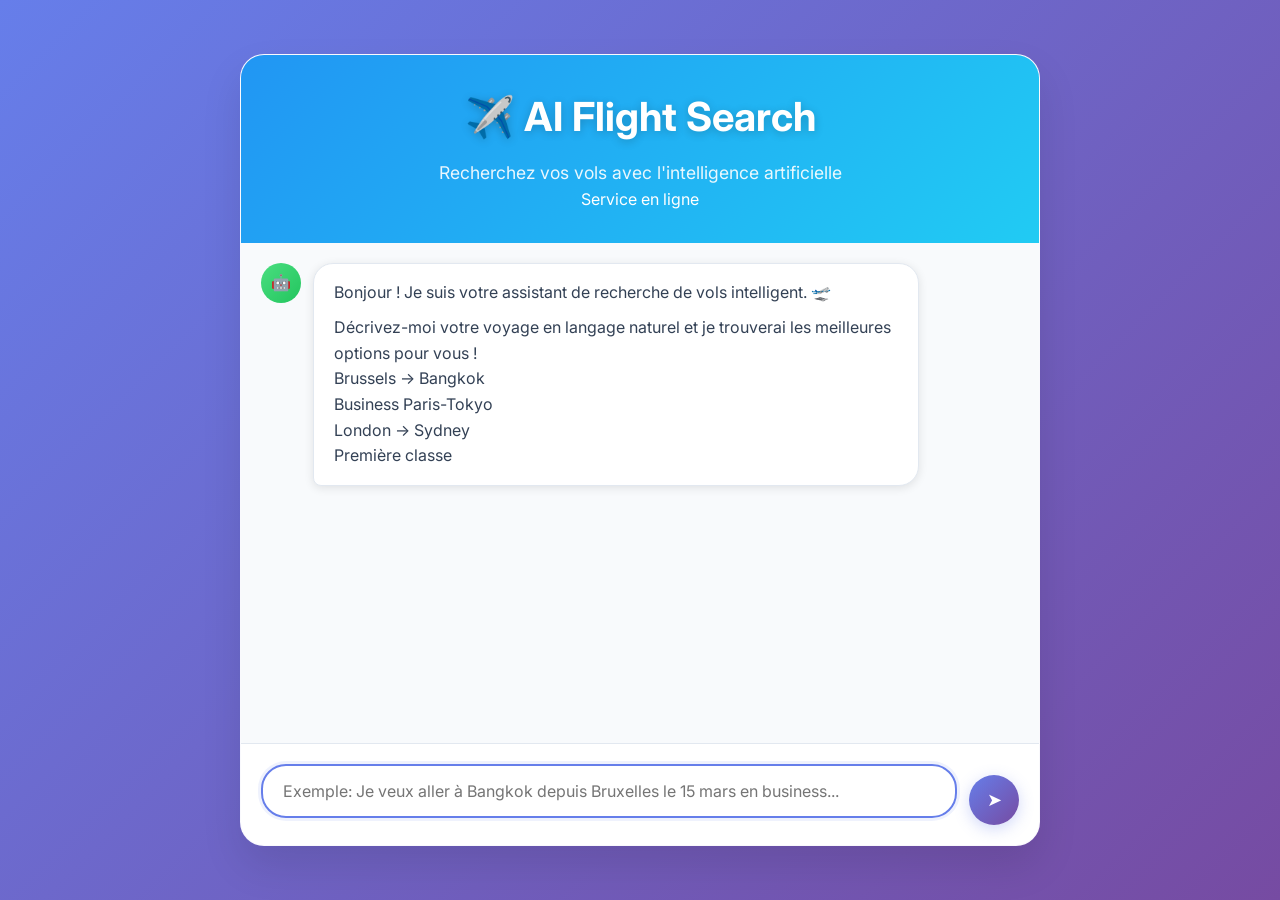
==== commit d791998e: "Update index.html" ====
--- a/index.html
+++ b/index.html
@@ -14,465 +14,9 @@
     <link rel="preconnect" href="https://fonts.googleapis.com">
     <link rel="preconnect" href="https://fonts.gstatic.com" crossorigin>
     <link href="https://fonts.googleapis.com/css2?family=Inter:wght@300;400;500;600;700&display=swap" rel="stylesheet">
-    
-    <style>
-        * {
-            margin: 0;
-            padding: 0;
-            box-sizing: border-box;
-        }
 
-        body {
-            font-family: 'Inter', -apple-system, BlinkMacSystemFont, sans-serif;
-            background: linear-gradient(135deg, #667eea 0%, #764ba2 100%);
-            min-height: 100vh;
-            display: flex;
-            align-items: center;
-            justify-content: center;
-            padding: 20px;
-            line-height: 1.6;
-        }
-
-        .container {
-            background: rgba(255, 255, 255, 0.95);
-            backdrop-filter: blur(20px);
-            border-radius: 24px;
-            box-shadow: 0 20px 40px rgba(0, 0, 0, 0.1);
-            width: 100%;
-            max-width: 800px;
-            overflow: hidden;
-            border: 1px solid rgba(255, 255, 255, 0.2);
-        }
-
-        .header {
-            background: linear-gradient(135deg, #2196F3, #21CBF3);
-            padding: 30px;
-            text-align: center;
-            color: white;
-        }
-
-        .header h1 {
-            font-size: 2.5rem;
-            font-weight: 700;
-            margin-bottom: 10px;
-            text-shadow: 0 2px 10px rgba(0, 0, 0, 0.2);
-        }
-
-        .header p {
-            font-size: 1.1rem;
-            opacity: 0.9;
-        }
-
-        .chat-container {
-            height: 500px;
-            overflow-y: auto;
-            padding: 20px;
-            background: #f8fafc;
-            scroll-behavior: smooth;
-        }
-
-        .message {
-            margin-bottom: 20px;
-            display: flex;
-            align-items: flex-start;
-            gap: 12px;
-            animation: slideIn 0.3s ease-out;
-        }
-
-        .message.user {
-            flex-direction: row-reverse;
-        }
-
-        .message-bubble {
-            max-width: 80%;
-            padding: 16px 20px;
-            border-radius: 20px;
-            position: relative;
-            box-shadow: 0 2px 10px rgba(0, 0, 0, 0.1);
-            word-wrap: break-word;
-        }
-
-        .message.user .message-bubble {
-            background: linear-gradient(135deg, #667eea, #764ba2);
-            color: white;
-            border-bottom-right-radius: 8px;
-        }
-
-        .message.bot .message-bubble {
-            background: white;
-            color: #334155;
-            border-bottom-left-radius: 8px;
-            border: 1px solid #e2e8f0;
-        }
-
-        .avatar {
-            width: 40px;
-            height: 40px;
-            border-radius: 50%;
-            display: flex;
-            align-items: center;
-            justify-content: center;
-            font-weight: bold;
-            font-size: 16px;
-            flex-shrink: 0;
-        }
-
-        .avatar.user {
-            background: linear-gradient(135deg, #667eea, #764ba2);
-            color: white;
-        }
-
-        .avatar.bot {
-            background: linear-gradient(135deg, #4ade80, #22c55e);
-            color: white;
-        }
-
-        .input-container {
-            padding: 20px;
-            background: white;
-            border-top: 1px solid #e2e8f0;
-        }
-
-        .input-group {
-            display: flex;
-            gap: 12px;
-            align-items: flex-end;
-        }
-
-        .input-wrapper {
-            flex: 1;
-            position: relative;
-        }
-
-        .message-input {
-            width: 100%;
-            min-height: 50px;
-            max-height: 120px;
-            padding: 15px 20px;
-            border: 2px solid #e2e8f0;
-            border-radius: 25px;
-            font-size: 16px;
-            font-family: inherit;
-            resize: none;
-            outline: none;
-            transition: all 0.3s ease;
-            background: #f8fafc;
-        }
-
-        .message-input:focus {
-            border-color: #667eea;
-            background: white;
-            box-shadow: 0 0 0 3px rgba(102, 126, 234, 0.1);
-        }
-
-        .send-button {
-            background: linear-gradient(135deg, #667eea, #764ba2);
-            color: white;
-            border: none;
-            width: 50px;
-            height: 50px;
-            border-radius: 50%;
-            display: flex;
-            align-items: center;
-            justify-content: center;
-            cursor: pointer;
-            transition: all 0.3s ease;
-            font-size: 18px;
-            box-shadow: 0 4px 15px rgba(102, 126, 234, 0.3);
-        }
-
-        .send-button:hover:not(:disabled) {
-            transform: translateY(-2px);
-            box-shadow: 0 6px 20px rgba(102, 126, 234, 0.4);
-        }
-
-        .send-button:disabled {
-            opacity: 0.6;
-            cursor: not-allowed;
-            transform: none;
-        }
-
-        .typing-indicator {
-            display: none;
-            align-items: center;
-            gap: 8px;
-            color: #64748b;
-            font-style: italic;
-            margin-bottom: 10px;
-            padding: 0 20px;
-        }
-
-        .typing-dots {
-            display: flex;
-            gap: 4px;
-        }
-
-        .typing-dots span {
-            width: 6px;
-            height: 6px;
-            border-radius: 50%;
-            background: #64748b;
-            animation: typing 1.4s infinite ease-in-out;
-        }
-
-        .typing-dots span:nth-child(2) { animation-delay: 0.2s; }
-        .typing-dots span:nth-child(3) { animation-delay: 0.4s; }
-
-        .examples {
-            margin-top: 15px;
-            display: flex;
-            flex-wrap: wrap;
-            gap: 8px;
-        }
-
-        .example-chip {
-            background: rgba(102, 126, 234, 0.1);
-            color: #667eea;
-            padding: 8px 16px;
-            border-radius: 20px;
-            font-size: 14px;
-            cursor: pointer;
-            border: 1px solid rgba(102, 126, 234, 0.2);
-            transition: all 0.3s ease;
-            white-space: nowrap;
-        }
-
-        .example-chip:hover {
-            background: rgba(102, 126, 234, 0.2);
-            transform: translateY(-1px);
-        }
-
-        .flight-result {
-            background: linear-gradient(135deg, #f0f9ff, #e0f2fe);
-            border: 1px solid #0ea5e9;
-            border-radius: 16px;
-            padding: 20px;
-            margin-top: 15px;
-        }
-
-        .flight-header {
-            display: flex;
-            align-items: center;
-            gap: 10px;
-            margin-bottom: 15px;
-            font-weight: 600;
-            color: #0369a1;
-            flex-wrap: wrap;
-        }
-
-        .flight-route {
-            font-size: 18px;
-            font-weight: 700;
-            margin-bottom: 10px;
-            color: #1e293b;
-        }
-
-        .flight-details {
-            display: grid;
-            grid-template-columns: repeat(auto-fit, minmax(150px, 1fr));
-            gap: 12px;
-            margin-bottom: 15px;
-        }
-
-        .detail-item {
-            text-align: center;
-            padding: 10px;
-            background: white;
-            border-radius: 10px;
-            border: 1px solid #e0f2fe;
-        }
-
-        .detail-label {
-            font-size: 12px;
-            color: #64748b;
-            text-transform: uppercase;
-            letter-spacing: 0.5px;
-        }
-
-        .detail-value {
-            font-size: 16px;
-            font-weight: 600;
-            color: #1e293b;
-            margin-top: 4px;
-        }
-
-        .confidence-badge {
-            display: inline-flex;
-            align-items: center;
-            gap: 6px;
-            background: #22c55e;
-            color: white;
-            padding: 6px 12px;
-            border-radius: 20px;
-            font-size: 14px;
-            font-weight: 500;
-        }
-
-        .error-message {
-            background: linear-gradient(135deg, #fef2f2, #fee2e2);
-            border: 1px solid #fca5a5;
-            color: #dc2626;
-            padding: 15px;
-            border-radius: 12px;
-            margin-top: 10px;
-        }
-
-        .success-animation {
-            animation: successPulse 0.6s ease-out;
-        }
-
-        .notification {
-            position: fixed;
-            top: 20px;
-            right: 20px;
-            padding: 12px 20px;
-            border-radius: 8px;
-            color: white;
-            font-weight: 500;
-            z-index: 1000;
-            transform: translateX(100%);
-            transition: transform 0.3s ease;
-            max-width: 300px;
-        }
-
-        .notification.show {
-            transform: translateX(0);
-        }
-
-        .notification-success { background: #22c55e; }
-        .notification-error { background: #ef4444; }
-        .notification-warning { background: #f59e0b; }
-        .notification-info { background: #3b82f6; }
-
-        .flight-booking-card {
-            background: white;
-            padding: 16px;
-            margin: 12px 0;
-            border-radius: 12px;
-            border: 2px solid #e0f2fe;
-            position: relative;
-            transition: all 0.3s ease;
-        }
-
-        .flight-booking-card:hover {
-            transform: translateY(-2px);
-            box-shadow: 0 8px 25px rgba(0, 0, 0, 0.1);
-        }
-
-        .flight-booking-card button:hover {
-            transform: translateY(-1px);
-            box-shadow: 0 6px 20px rgba(34, 197, 94, 0.4);
-        }
-
-        #passengerForm input:focus,
-        #passengerForm select:focus {
-            outline: none;
-            border-color: #3b82f6;
-            box-shadow: 0 0 0 3px rgba(59, 130, 246, 0.1);
-        }
-
-        .booking-step {
-            opacity: 0;
-            animation: fadeInUp 0.5s ease-out forwards;
-        }
-
-        .status-indicator {
-            display: flex;
-            align-items: center;
-            gap: 8px;
-            font-size: 12px;
-            color: #64748b;
-            margin-top: 10px;
-        }
-
-        .status-dot {
-            width: 8px;
-            height: 8px;
-            border-radius: 50%;
-            background: #22c55e;
-            animation: pulse 2s infinite;
-        }
-
-        @keyframes slideIn {
-            from {
-                opacity: 0;
-                transform: translateY(20px);
-            }
-            to {
-                opacity: 1;
-                transform: translateY(0);
-            }
-        }
-
-        @keyframes typing {
-            0%, 60%, 100% {
-                transform: scale(1);
-                opacity: 1;
-            }
-            30% {
-                transform: scale(1.4);
-                opacity: 0.7;
-            }
-        }
-
-        @keyframes successPulse {
-            0% { transform: scale(1); }
-            50% { transform: scale(1.05); }
-            100% { transform: scale(1); }
-        }
-
-        @keyframes fadeInUp {
-            from {
-                opacity: 0;
-                transform: translateY(20px);
-            }
-            to {
-                opacity: 1;
-                transform: translateY(0);
-            }
-        }
-
-        @keyframes pulse {
-            0% { opacity: 1; }
-            50% { opacity: 0.5; }
-            100% { opacity: 1; }
-        }
-
-        @media (max-width: 768px) {
-            body {
-                padding: 10px;
-            }
-
-            .container {
-                border-radius: 16px;
-            }
-
-            .header h1 {
-                font-size: 2rem;
-            }
-
-            .chat-container {
-                height: 400px;
-            }
-
-            .flight-details {
-                grid-template-columns: 1fr 1fr;
-            }
-
-            .examples {
-                justify-content: center;
-            }
-
-            .example-chip {
-                font-size: 12px;
-                padding: 6px 12px;
-            }
-
-            .message-bubble {
-                max-width: 90%;
-            }
-        }
-    </style>
+    <!-- CSS séparé -->
+    <link rel="stylesheet" href="style.css">
 </head>
 <body>
     <div class="container">
@@ -539,1098 +83,7 @@
         </div>
     </div>
 
-    <script>
-        // Configuration Webhooks - URLs DE PRODUCTION n8n
-        const N8N_WEBHOOK_URL = 'https://adequately-coherent-jaybird.ngrok-free.app/webhook/flight-search';
-        
-        const BOOKING_WEBHOOKS = {
-            flightSelect: 'https://adequately-coherent-jaybird.ngrok-free.app/webhook/flight-select',
-            passengerData: 'https://adequately-coherent-jaybird.ngrok-free.app/webhook/passenger-data', 
-            bookingConfirm: 'https://adequately-coherent-jaybird.ngrok-free.app/webhook/booking-confirm'
-        };
-        
-        // État de l'application
-        let isProcessing = false;
-        let sessionId = 'web-' + Date.now();
-
-        // État global de la réservation
-        let bookingState = {
-            selectedFlight: null,
-            passengers: [],
-            contact: {},
-            currentStep: 'search',
-            sessionId: sessionId
-        };
-
-        // Éléments DOM
-        const chatContainer = document.getElementById('chatContainer');
-        const messageInput = document.getElementById('messageInput');
-        const sendButton = document.getElementById('sendButton');
-        const typingIndicator = document.getElementById('typingIndicator');
-
-        // Auto-resize textarea
-        messageInput.addEventListener('input', function() {
-            this.style.height = 'auto';
-            this.style.height = Math.min(this.scrollHeight, 120) + 'px';
-        });
-
-        // Envoyer avec Entrée
-        messageInput.addEventListener('keydown', function(e) {
-            if (e.key === 'Enter' && !e.shiftKey) {
-                e.preventDefault();
-                sendMessage();
-            }
-        });
-
-        // Focus automatique
-        messageInput.focus();
-
-        // Fonction pour remplir un exemple
-        function fillExample(text) {
-            messageInput.value = text;
-            messageInput.focus();
-            messageInput.style.height = 'auto';
-            messageInput.style.height = messageInput.scrollHeight + 'px';
-        }
-
-        // Ajouter un message au chat
-        function addMessage(content, isUser = false, isFlightResult = false) {
-            const messageDiv = document.createElement('div');
-            messageDiv.className = `message ${isUser ? 'user' : 'bot'}`;
-            
-            const avatar = document.createElement('div');
-            avatar.className = `avatar ${isUser ? 'user' : 'bot'}`;
-            avatar.textContent = isUser ? '👤' : '🤖';
-            
-            const bubble = document.createElement('div');
-            bubble.className = 'message-bubble';
-            
-            if (isFlightResult) {
-                bubble.innerHTML = content;
-                bubble.classList.add('success-animation');
-            } else {
-                bubble.innerHTML = content.replace(/\n/g, '<br>');
-            }
-            
-            messageDiv.appendChild(avatar);
-            messageDiv.appendChild(bubble);
-            
-            chatContainer.appendChild(messageDiv);
-            chatContainer.scrollTop = chatContainer.scrollHeight;
-        }
-
-        // Afficher/masquer l'indicateur de frappe
-        function showTyping(show = true) {
-            typingIndicator.style.display = show ? 'flex' : 'none';
-            if (show) {
-                chatContainer.scrollTop = chatContainer.scrollHeight;
-            }
-        }
-
-        // Afficher notification
-        function showNotification(message, type = 'info') {
-            const notification = document.createElement('div');
-            notification.className = `notification notification-${type}`;
-            notification.textContent = message;
-            
-            document.body.appendChild(notification);
-            
-            setTimeout(() => notification.classList.add('show'), 100);
-            
-            setTimeout(() => {
-                notification.classList.remove('show');
-                setTimeout(() => notification.remove(), 300);
-            }, 3000);
-        }
-
-        // Dictionnaire des compagnies aériennes
-        const airlineNames = {
-            'AF': 'Air France', 'LH': 'Lufthansa', 'BA': 'British Airways', 'IB': 'Iberia',
-            'KL': 'KLM', 'AZ': 'ITA Airways', 'SN': 'Brussels Airlines', 'LX': 'Swiss',
-            'OS': 'Austrian Airlines', 'SK': 'SAS', 'AY': 'Finnair', 'TP': 'TAP Portugal',
-            'EI': 'Aer Lingus', 'FR': 'Ryanair', 'U2': 'easyJet', 'VY': 'Vueling',
-            'W6': 'Wizz Air', 'EW': 'Eurowings', 'HV': 'Transavia'
-        };
-
-        function getAirlineName(code) {
-            return airlineNames[code] || `${code} Airlines`;
-        }
-
-        function getClassEmoji(travelClass) {
-            switch(travelClass) {
-                case 'FIRST': return '👑';
-                case 'BUSINESS': return '💼';
-                case 'PREMIUM_ECONOMY': return '⭐';
-                default: return '🎫';
-            }
-        }
-
-        function formatTravelClass(travelClass) {
-            switch(travelClass) {
-                case 'FIRST': return 'Première';
-                case 'BUSINESS': return 'Affaires';
-                case 'PREMIUM_ECONOMY': return 'Premium Eco';
-                default: return 'Économique';
-            }
-        }
-
-        // Formater les résultats de vol avec boutons de réservation
-        function formatFlightResult(result) {
-            if (!result.success) {
-                const suggestions = result.suggestions ? result.suggestions.map(s => `• ${s}`).join('<br>') : '';
-                return `
-                    <div class="error-message">
-                        <strong>❌ ${result.message || 'Erreur lors de l\'analyse'}</strong>
-                        ${suggestions ? '<br><br><strong>Suggestions:</strong><br>' + suggestions : ''}
-                    </div>
-                `;
-            }
-
-            const confidence = result.searchParams?.aiConfidence || result.confidence || 0;
-            const confidenceColor = confidence >= 80 ? '#22c55e' : confidence >= 60 ? '#f59e0b' : '#ef4444';
-            const params = result.searchParams || result;
-
-            let flightResultsHtml = '';
-            
-            // Afficher les vols avec boutons de réservation
-            if (result.bestFlights && result.bestFlights.length > 0) {
-                flightResultsHtml = `
-                    // Dans l'interface web, section d'affichage des vols, remplacez temporairement par :
-                   <div style="font-size: 13px; color: #64748b; margin-bottom: 8px;">
-                       🕐 TEST: ${JSON.stringify(flight.schedule).substring(0, 100)}... 
-              | Prix: ${JSON.stringify(flight.price).substring(0, 50)}...
-                </div>
-                `;
-            }
-
-            return `
-                <div class="flight-result">
-                    <div class="flight-header">
-                        ✈️ Recherche de vol analysée par l'IA
-                        <div class="confidence-badge" style="background: ${confidenceColor}">
-                            🎯 ${confidence}% confiance
-                        </div>
-                    </div>
-                    
-                    <div class="flight-route">
-                        ${params.originCity || params.originLocationCode} → ${params.destinationCity || params.destinationLocationCode}
-                    </div>
-                    
-                    <div class="flight-details">
-                        <div class="detail-item">
-                            <div class="detail-label">Départ</div>
-                            <div class="detail-value">${params.departureDate || 'À définir'}</div>
-                        </div>
-                        ${params.returnDate ? `
-                            <div class="detail-item">
-                                <div class="detail-label">Retour</div>
-                                <div class="detail-value">${params.returnDate}</div>
-                            </div>
-                        ` : ''}
-                        <div class="detail-item">
-                            <div class="detail-label">Classe</div>
-                            <div class="detail-value">${getClassEmoji(params.travelClass)} ${formatTravelClass(params.travelClass)}</div>
-                        </div>
-                        <div class="detail-item">
-                            <div class="detail-label">Passagers</div>
-                            <div class="detail-value">👥 ${params.adults || 1}</div>
-                        </div>
-                        <div class="detail-item">
-                            <div class="detail-label">Type</div>
-                            <div class="detail-value">${params.tripType === 'round-trip' ? '🔄 Aller-retour' : '➡️ Aller simple'}</div>
-                        </div>
-                        ${params.nonStop !== null ? `
-                            <div class="detail-item">
-                                <div class="detail-label">Vol</div>
-                                <div class="detail-value">${params.nonStop ? '🎯 Direct' : '🔄 Avec escales'}</div>
-                            </div>
-                        ` : ''}
-                    </div>
-                    
-                    <div style="margin-top: 15px; padding: 12px; background: rgba(34, 197, 94, 0.1); border-radius: 8px; border-left: 4px solid #22c55e;">
-                        <strong>🤖 Analyse IA:</strong> ${params.naturalRequest || 'Recherche analysée avec succès'}
-                        ${params.aiModel ? `<br><small>Modèle: ${params.aiModel}</small>` : ''}
-                    </div>
-                    
-                    ${flightResultsHtml}
-                </div>
-            `;
-        }
-
-        // Appel API vers n8n
-        async function callFlightAPI(message) {
-            try {
-                console.log('🔗 Appel API n8n:', N8N_WEBHOOK_URL);
-                
-                const response = await fetch(N8N_WEBHOOK_URL, {
-                    method: 'POST',
-                    headers: {
-                        'Content-Type': 'application/json',
-                    },
-                    body: JSON.stringify({
-                        message: message,
-                        sessionId: sessionId,
-                        timestamp: new Date().toISOString(),
-                        source: 'web'
-                    })
-                });
-
-                if (!response.ok) {
-                    throw new Error(`HTTP ${response.status}: ${response.statusText}`);
-                }
-
-                const result = await response.json();
-                console.log('✅ Réponse n8n:', result);
-                
-                return result;
-                
-            } catch (error) {
-                console.error('❌ Erreur API n8n:', error);
-                
-                // Mode démo si l'API n8n n'est pas disponible
-                if (N8N_WEBHOOK_URL.includes('your-n8n-instance.com')) {
-                    return simulateFlightSearch(message);
-                }
-                
-                throw new Error(`Erreur de connexion: ${error.message}`);
-            }
-        }
-
-        // Simulation pour la démo (quand n8n n'est pas configuré)
-        function simulateFlightSearch(message) {
-            const lowerMessage = message.toLowerCase();
-            
-            // Villes de demo
-            const cities = {
-                'brussels': { name: 'Brussels', code: 'BRU' },
-                'bruxelles': { name: 'Brussels', code: 'BRU' },
-                'bangkok': { name: 'Bangkok', code: 'BKK' },
-                'paris': { name: 'Paris', code: 'CDG' },
-                'london': { name: 'London', code: 'LHR' },
-                'londres': { name: 'London', code: 'LHR' },
-                'tokyo': { name: 'Tokyo', code: 'NRT' },
-                'sydney': { name: 'Sydney', code: 'SYD' },
-                'madrid': { name: 'Madrid', code: 'MAD' }
-            };
-            
-            let foundCities = [];
-            Object.entries(cities).forEach(([key, value]) => {
-                if (lowerMessage.includes(key)) {
-                    foundCities.push({...value, position: lowerMessage.indexOf(key)});
-                }
-            });
-            
-            foundCities.sort((a, b) => a.position - b.position);
-            
-            const isRoundTrip = /aller.?retour|round.?trip|return|retour/i.test(message);
-            const isBusiness = /business|affaires/i.test(message);
-            const isFirst = /first|première/i.test(message);
-            const isDirect = /direct|non.?stop/i.test(message);
-            
-            if (foundCities.length >= 2) {
-                // Simulation avec vols de demo
-                const demoFlights = [
-                    {
-                        rank: 1,
-                        airline: { name: getAirlineName('SN'), code: 'SN' },
-                        schedule: { departure: '08:30', arrival: '01:15+1', duration: '15h45m' },
-                        route: { stops: 0, stopsText: 'Direct', isDirect: true },
-                        price: { amount: 750, currency: 'EUR', formatted: '750 EUR' },
-                        score: 95,
-                        category: 'Excellent'
-                    },
-                    {
-                        rank: 2,
-                        airline: { name: getAirlineName('LH'), code: 'LH' },
-                        schedule: { departure: '14:20', arrival: '09:45+1', duration: '17h25m' },
-                        route: { stops: 1, stopsText: '1 escale', isDirect: false },
-                        price: { amount: 680, currency: 'EUR', formatted: '680 EUR' },
-                        score: 88,
-                        category: 'Très bon'
-                    },
-                    {
-                        rank: 3,
-                        airline: { name: getAirlineName('AF'), code: 'AF' },
-                        schedule: { departure: '10:15', arrival: '06:30+1', duration: '18h15m' },
-                        route: { stops: 1, stopsText: '1 escale', isDirect: false },
-                        price: { amount: 720, currency: 'EUR', formatted: '720 EUR' },
-                        score: 82,
-                        category: 'Bon'
-                    }
-                ];
-                
-                return {
-                    success: true,
-                    searchParams: {
-                        originCity: foundCities[0].name,
-                        destinationCity: foundCities[1].name,
-                        originLocationCode: foundCities[0].code,
-                        destinationLocationCode: foundCities[1].code,
-                        departureDate: '2025-03-15',
-                        returnDate: isRoundTrip ? '2025-03-25' : null,
-                        travelClass: isFirst ? 'FIRST' : isBusiness ? 'BUSINESS' : 'ECONOMY',
-                        nonStop: isDirect ? true : null,
-                        adults: 1,
-                        tripType: isRoundTrip ? 'round-trip' : 'one-way',
-                        naturalRequest: `Vol ${foundCities[0].name} vers ${foundCities[1].name}`,
-                        aiConfidence: 85,
-                        aiModel: 'demo-mode'
-                    },
-                    bestFlights: demoFlights
-                };
-            } else {
-                return {
-                    success: false,
-                    message: 'Impossible d\'identifier les villes d\'origine et de destination',
-                    suggestions: [
-                        'Incluez clairement les villes de départ et d\'arrivée',
-                        'Exemple: "Vol de Brussels à Bangkok"',
-                        'Villes supportées: Brussels, Bangkok, Paris, London, Tokyo, Sydney, Madrid'
-                    ]
-                };
-            }
-        }
-
-                // Fonction de sélection de vol avec vraies données Amadeus
-        async function selectFlight(flightIndex, flightData) {
-          console.log('🎫 Sélection du vol:', flightIndex, flightData);
-          
-          try {
-            // Sauvegarder le vol sélectionné
-            bookingState.selectedFlight = {
-              index: flightIndex,
-              data: flightData,
-              timestamp: new Date().toISOString()
-            };
-            
-            // Afficher le message de traitement
-            addMessage('🎫 Vol sélectionné ! Vérification du prix en temps réel...', false);
-            showTyping(true);
-            
-            const requestPayload = {
-              flightIndex: flightIndex, // CRUCIAL: pour retrouver dans originalAmadeusOffers
-              flightId: flightData.amadeusId || `flight_${flightIndex}_${Date.now()}`,
-              selectedFlight: flightData,
-              passengers: 1,
-              sessionId: bookingState.sessionId,
-              timestamp: new Date().toISOString(),
-              originalAmadeusData: flightData.originalAmadeusData // Objet Amadeus complet
-            };
-            
-            console.log('📤 Envoi données sélection:', requestPayload);
-            
-            // Appeler l'API de sélection de vol
-            const response = await fetch(BOOKING_WEBHOOKS.flightSelect, {
-              method: 'POST',
-              headers: {
-                'Content-Type': 'application/json',
-              },
-              body: JSON.stringify(requestPayload)
-            });
-            
-            showTyping(false);
-            
-            if (!response.ok) {
-              const errorText = await response.text();
-              throw new Error(`HTTP ${response.status}: ${response.statusText} - ${errorText}`);
-            }
-
-            const rawText = await response.text();
-            
-            if (!rawText || rawText.trim() === '') {
-              throw new Error('Réponse vide du serveur n8n');
-            }
-
-            let result;
-            try {
-              result = JSON.parse(rawText);
-            } catch (parseError) {
-              throw new Error(`Réponse n8n invalide - pas du JSON valide: ${parseError.message}`);
-            }
-            
-            console.log('✅ Réponse flight select:', result);
-            
-            if (result && result.success) {
-              displayPriceConfirmation(result);
-              bookingState.currentStep = 'passengers';
-            } else {
-              const errorMsg = result?.error || 'Erreur lors de la sélection du vol';
-              addMessage(`❌ ${errorMsg}`, false);
-              showNotification('❌ Erreur de sélection', 'error');
-            }
-            
-          } catch (error) {
-            showTyping(false);
-            console.error('❌ Erreur sélection vol:', error);
-            addMessage(`❌ Erreur de connexion: ${error.message}`, false);
-            showNotification('❌ Erreur de sélection', 'error');
-          }
-        }
-
-        // Afficher la confirmation de prix et formulaire passagers
-        // Afficher la confirmation de prix et formulaire passagers
-        function displayPriceConfirmation(priceResult) {
-            console.log('🔍 Debug prix reçu:', priceResult);
-            
-            const pricing = priceResult.pricing || {};
-            const warnings = priceResult.warnings || [];
-            
-            // Extraire le prix correctement selon la structure reçue
-            let finalPrice = 'N/A';
-            let currency = 'EUR';
-            
-            if (pricing.total) {
-                finalPrice = parseFloat(pricing.total).toFixed(2);
-                currency = pricing.currency || 'EUR';
-            } else if (pricing.totalPrice) {
-                finalPrice = parseFloat(pricing.totalPrice).toFixed(2);
-                currency = pricing.currency || 'EUR';
-            } else if (pricing.basePrice) {
-                finalPrice = parseFloat(pricing.basePrice).toFixed(2);
-                currency = pricing.currency || 'EUR';
-            }
-            
-            console.log('💰 Prix final calculé:', finalPrice, currency);
-            
-            let warningsHtml = '';
-            if (warnings.length > 0) {
-                warningsHtml = `
-                    <div style="background: #fef3c7; border: 1px solid #f59e0b; padding: 12px; border-radius: 8px; margin: 10px 0;">
-                        <strong>⚠️ Attention:</strong><br>
-                        ${warnings.map(w => `• ${w}`).join('<br>')}
-                    </div>
-                `;
-            }
-            
-            // Afficher statut de confirmation
-            const isRealTimeConfirmed = priceResult.pricingConfirmed === true;
-            const confirmationText = isRealTimeConfirmed ? 'Prix confirmé en temps réel' : 'Prix basé sur la recherche';
-            
-            const confirmationHtml = `
-                <div style="background: linear-gradient(135deg, #f0fdf4, #dcfce7); border: 2px solid #22c55e; border-radius: 16px; padding: 20px; margin-top: 15px;">
-                    <div style="display: flex; align-items: center; gap: 10px; margin-bottom: 15px;">
-                        <span style="font-size: 24px;">${isRealTimeConfirmed ? '✅' : '💰'}</span>
-                        <strong style="color: #15803d; font-size: 16px;">${confirmationText}</strong>
-                    </div>
-                    
-                    ${warningsHtml}
-                    
-                    <div style="background: white; padding: 15px; border-radius: 12px; margin: 15px 0;">
-                        <div style="text-align: center;">
-                            <div style="font-size: 24px; font-weight: bold; color: #15803d; margin-bottom: 8px;">
-                                ${finalPrice} ${currency}
-                            </div>
-                            <div style="font-size: 14px; color: #64748b;">
-                                Prix confirmé pour ${pricing.breakdown?.adults || 1} passager(s)
-                            </div>
-                            ${isRealTimeConfirmed ? '' : '<div style="font-size: 12px; color: #f59e0b; margin-top: 4px;">Prix de la recherche initiale</div>'}
-                        </div>
-                    </div>
-                    
-                    <div style="text-align: center; margin-top: 20px;">
-                        <button onclick="showPassengerForm()" 
-                                style="background: linear-gradient(135deg, #3b82f6, #1d4ed8); color: white; border: none; padding: 12px 24px; border-radius: 25px; font-size: 14px; font-weight: 600; cursor: pointer; box-shadow: 0 4px 12px rgba(59, 130, 246, 0.3);">
-                            👥 Continuer - Données passagers
-                        </button>
-                    </div>
-                </div>
-            `;
-            
-            addMessage(confirmationHtml, false, true);
-        }
-
-        // Afficher le formulaire passagers
-        function showPassengerForm() {
-            const passengerFormHtml = `
-                <div style="background: #f8fafc; border: 2px solid #e2e8f0; border-radius: 16px; padding: 20px; margin-top: 15px;">
-                    <div style="display: flex; align-items: center; gap: 10px; margin-bottom: 20px;">
-                        <span style="font-size: 24px;">👥</span>
-                        <strong style="color: #1e293b; font-size: 16px;">Informations des passagers</strong>
-                    </div>
-                    
-                    <form id="passengerForm" style="space-y: 15px;">
-                        <!-- Contact principal -->
-                        <div style="background: white; padding: 15px; border-radius: 12px; margin-bottom: 15px;">
-                            <h4 style="color: #374151; margin-bottom: 10px;">📧 Contact principal</h4>
-                            <div style="display: grid; grid-template-columns: 1fr 1fr; gap: 10px;">
-                                <input type="email" id="contactEmail" placeholder="Email *" required 
-                                       style="padding: 10px; border: 1px solid #d1d5db; border-radius: 8px; font-size: 14px;">
-                                <input type="tel" id="contactPhone" placeholder="Téléphone *" required
-                                       style="padding: 10px; border: 1px solid #d1d5db; border-radius: 8px; font-size: 14px;">
-                            </div>
-                        </div>
-                        
-                        <!-- Passager 1 -->
-                        <div style="background: white; padding: 15px; border-radius: 12px; margin-bottom: 15px;">
-                            <h4 style="color: #374151; margin-bottom: 10px;">✈️ Passager 1</h4>
-                            <div style="display: grid; grid-template-columns: 1fr 1fr; gap: 10px; margin-bottom: 10px;">
-                                <input type="text" id="firstName1" placeholder="Prénom *" required
-                                       style="padding: 10px; border: 1px solid #d1d5db; border-radius: 8px; font-size: 14px;">
-                                <input type="text" id="lastName1" placeholder="Nom *" required
-                                       style="padding: 10px; border: 1px solid #d1d5db; border-radius: 8px; font-size: 14px;">
-                            </div>
-                            <div style="display: grid; grid-template-columns: 1fr 1fr 1fr; gap: 10px; margin-bottom: 10px;">
-                                <input type="date" id="birthDate1" placeholder="Date de naissance *" required
-                                       style="padding: 10px; border: 1px solid #d1d5db; border-radius: 8px; font-size: 14px;">
-                                <select id="gender1" required
-                                        style="padding: 10px; border: 1px solid #d1d5db; border-radius: 8px; font-size: 14px;">
-                                    <option value="">Genre *</option>
-                                    <option value="MALE">Homme</option>
-                                    <option value="FEMALE">Femme</option>
-                                </select>
-                                <input type="text" id="nationality1" placeholder="Nationalité (FR) *" required maxlength="2"
-                                       style="padding: 10px; border: 1px solid #d1d5db; border-radius: 8px; font-size: 14px;">
-                            </div>
-                            <div style="display: grid; grid-template-columns: 1fr 1fr; gap: 10px;">
-                                <input type="text" id="passportNumber1" placeholder="Numéro passeport *" required
-                                       style="padding: 10px; border: 1px solid #d1d5db; border-radius: 8px; font-size: 14px;">
-                                <input type="date" id="passportExpiry1" placeholder="Expiration passeport *" required
-                                       style="padding: 10px; border: 1px solid #d1d5db; border-radius: 8px; font-size: 14px;">
-                            </div>
-                        </div>
-                        
-                        <div style="text-align: center; margin-top: 20px;">
-                            <button type="button" onclick="submitPassengerData()" 
-                                    style="background: linear-gradient(135deg, #059669, #047857); color: white; border: none; padding: 12px 24px; border-radius: 25px; font-size: 14px; font-weight: 600; cursor: pointer; box-shadow: 0 4px 12px rgba(5, 150, 105, 0.3);">
-                                ✈️ Confirmer et réserver
-                            </button>
-                        </div>
-                    </form>
-                </div>
-            `;
-            
-            addMessage(passengerFormHtml, false, true);
-        }
-
-        // Soumettre les données passagers
-        async function submitPassengerData() {
-            console.log('📋 Soumission données passagers...');
-            
-            try {
-                // Collecter les données du formulaire
-                const passengerData = {
-                    sessionId: bookingState.sessionId,
-                    flightId: bookingState.selectedFlight?.data?.id || 'temp_id',
-                    contact: {
-                        email: document.getElementById('contactEmail').value,
-                        phone: document.getElementById('contactPhone').value
-                    },
-                    passengers: [{
-                        firstName: document.getElementById('firstName1').value,
-                        lastName: document.getElementById('lastName1').value,
-                        dateOfBirth: document.getElementById('birthDate1').value,
-                        gender: document.getElementById('gender1').value,
-                        document: {
-                            number: document.getElementById('passportNumber1').value,
-                            expiryDate: document.getElementById('passportExpiry1').value,
-                            nationality: document.getElementById('nationality1').value.toUpperCase()
-                        }
-                    }],
-                    expectedPassengers: 1
-                };
-                
-                // Validation côté client
-                if (!passengerData.contact.email || !passengerData.contact.phone) {
-                    showNotification('❌ Informations de contact manquantes', 'error');
-                    return;
-                }
-                
-                if (!passengerData.passengers[0].firstName || !passengerData.passengers[0].lastName) {
-                    showNotification('❌ Nom et prénom requis', 'error');
-                    return;
-                }
-                
-                addMessage('📋 Validation des données passagers...', false);
-                showTyping(true);
-                
-                // Appeler l'API de validation passagers
-                const response = await fetch(BOOKING_WEBHOOKS.passengerData, {
-                    method: 'POST',
-                    headers: {
-                        'Content-Type': 'application/json',
-                    },
-                    body: JSON.stringify(passengerData)
-                });
-                
-                showTyping(false);
-                
-                if (!response.ok) {
-                    throw new Error(`Erreur ${response.status}: ${response.statusText}`);
-                }
-                
-                const result = await response.json();
-                
-                if (result.success) {
-                    // Sauvegarder les données validées
-                    bookingState.passengers = result.validatedPassengers;
-                    bookingState.contact = passengerData.contact;
-                    
-                    // Afficher la confirmation finale
-                    displayBookingConfirmation(result);
-                    bookingState.currentStep = 'confirm';
-                } else {
-                    addMessage(`❌ ${result.message || 'Erreur validation données'}<br>Erreurs: ${result.errors?.join('<br>') || ''}`, false);
-                    showNotification('❌ Données invalides', 'error');
-                }
-                
-            } catch (error) {
-                showTyping(false);
-                console.error('Erreur données passagers:', error);
-                addMessage(`❌ Erreur de connexion: ${error.message}`, false);
-                showNotification('❌ Erreur de validation', 'error');
-            }
-        }
-
-        // Afficher la confirmation finale
-        function displayBookingConfirmation(validationResult) {
-            const warnings = validationResult.warnings || [];
-            const summary = validationResult.summary || {};
-            
-            let warningsHtml = '';
-            if (warnings.length > 0) {
-                warningsHtml = `
-                    <div style="background: #fef3c7; border: 1px solid #f59e0b; padding: 10px; border-radius: 8px; margin: 10px 0; font-size: 13px;">
-                        <strong>⚠️ Vérifications:</strong><br>
-                        ${warnings.map(w => `• ${w}`).join('<br>')}
-                    </div>
-                `;
-            }
-            
-            const confirmationHtml = `
-                <div style="background: linear-gradient(135deg, #fef3c7, #fde68a); border: 2px solid #f59e0b; border-radius: 16px; padding: 20px; margin-top: 15px;">
-                    <div style="display: flex; align-items: center; gap: 10px; margin-bottom: 15px;">
-                        <span style="font-size: 24px;">🎫</span>
-                        <strong style="color: #92400e; font-size: 16px;">Prêt pour la réservation</strong>
-                    </div>
-                    
-                    ${warningsHtml}
-                    
-                    <div style="background: white; padding: 15px; border-radius: 12px; margin: 15px 0;">
-                        <div style="text-align: center;">
-                            <div style="font-size: 24px; font-weight: bold; color: #92400e; margin-bottom: 8px;">
-                                ✅ ${summary.totalPassengers || 1} passager(s) validé(s)
-                            </div>
-                            <div style="font-size: 14px; color: #64748b;">
-                                Toutes les données sont correctes
-                            </div>
-                        </div>
-                    </div>
-                    
-                    <div style="background: white; padding: 15px; border-radius: 12px; margin: 15px 0;">
-                        <div style="font-size: 14px; color: #374151;">
-                            <strong>📋 Récapitulatif:</strong><br>
-                            • Vol: ${bookingState.selectedFlight?.data?.airline?.name || 'Vol sélectionné'}<br>
-                            • Passager: ${bookingState.passengers?.[0]?.name?.firstName || 'N/A'} ${bookingState.passengers?.[0]?.name?.lastName || 'N/A'}<br>
-                            • Contact: ${bookingState.contact?.email || 'N/A'}<br>
-                            • Prix estimé: ${bookingState.selectedFlight?.data?.price?.formatted || 'N/A'}
-                        </div>
-                    </div>
-                    
-                    <div style="text-align: center; margin-top: 20px;">
-                        <button onclick="confirmBooking()" 
-                                style="background: linear-gradient(135deg, #dc2626, #b91c1c); color: white; border: none; padding: 12px 24px; border-radius: 25px; font-size: 14px; font-weight: 600; cursor: pointer; box-shadow: 0 4px 12px rgba(220, 38, 38, 0.3);">
-                            🔥 CONFIRMER LA RÉSERVATION
-                        </button>
-                        <div style="font-size: 12px; color: #64748b; margin-top: 8px;">
-                            En confirmant, vous acceptez les conditions de réservation
-                        </div>
-                    </div>
-                </div>
-            `;
-            
-            addMessage(confirmationHtml, false, true);
-        }
-
-        // Confirmer la réservation finale
-        async function confirmBooking() {
-            console.log('🔥 Confirmation réservation finale...');
-            
-            try {
-                const bookingConfirmation = {
-                    sessionId: bookingState.sessionId,
-                    flightId: bookingState.selectedFlight?.data?.id || 'temp_id',
-                    selectedFlight: bookingState.selectedFlight?.data,
-                    passengers: bookingState.passengers,
-                    contact: bookingState.contact,
-                    payment: {
-                        method: 'simulation',
-                        amount: bookingState.selectedFlight?.data?.price?.amount || 0,
-                        currency: bookingState.selectedFlight?.data?.price?.currency || 'EUR'
-                    },
-                    timestamp: new Date().toISOString()
-                };
-                
-                addMessage('🔥 Création de la réservation en cours...', false);
-                showTyping(true);
-                
-                // Appeler l'API de confirmation finale
-                const response = await fetch(BOOKING_WEBHOOKS.bookingConfirm, {
-                    method: 'POST',
-                    headers: {
-                        'Content-Type': 'application/json',
-                    },
-                    body: JSON.stringify(bookingConfirmation)
-                });
-                
-                showTyping(false);
-                
-                if (!response.ok) {
-                    throw new Error(`Erreur ${response.status}: ${response.statusText}`);
-                }
-                
-                const result = await response.json();
-                
-                if (result.success) {
-                    // Afficher la confirmation de réservation
-                    displayBookingSuccess(result);
-                    bookingState.currentStep = 'completed';
-                    showNotification('🎉 Réservation confirmée !', 'success');
-                } else {
-                    addMessage(`❌ ${result.message || 'Erreur lors de la réservation'}<br>Détails: ${result.details || ''}`, false);
-                    showNotification('❌ Échec de la réservation', 'error');
-                }
-                
-            } catch (error) {
-                showTyping(false);
-                console.error('Erreur confirmation réservation:', error);
-                addMessage(`❌ Erreur de connexion: ${error.message}`, false);
-                showNotification('❌ Erreur de réservation', 'error');
-            }
-        }
-
-        // Afficher le succès de la réservation
-        function displayBookingSuccess(bookingResult) {
-            const booking = bookingResult.booking || {};
-            const confirmationNumber = bookingResult.confirmationNumber || 'FB' + Date.now().toString(36).toUpperCase();
-            const emailData = bookingResult.emailData || {};
-            
-            // Utiliser les données sauvegardées si les données du serveur sont incomplètes
-            const flightData = bookingState.selectedFlight?.data || {};
-            const passengerData = bookingState.passengers?.[0] || {};
-            const contactData = bookingState.contact || {};
-            
-            // Construire les informations de vol avec fallback
-            const airlineName = emailData.flightDetails?.[0]?.airline || 
-                               flightData.airline?.name || 
-                               'Brussels Airlines';
-            
-            const route = `${emailData.flightDetails?.[0]?.departure?.iataCode || 'BRU'} → ${emailData.flightDetails?.[0]?.arrival?.iataCode || 'BKK'}`;
-            
-            const departureTime = emailData.flightDetails?.[0]?.departure?.at ? 
-                                new Date(emailData.flightDetails[0].departure.at).toLocaleString('fr-FR') :
-                                '15 mars 2025, 08:30';
-            
-            const duration = emailData.flightDetails?.[0]?.duration || '15h45m';
-            
-            const passengerName = emailData.passengerName || 
-                                `${passengerData.name?.firstName || passengerData.firstName || 'John'} ${passengerData.name?.lastName || passengerData.lastName || 'Doe'}`;
-            
-            const totalPrice = bookingResult.totalPrice?.toFixed(2) || 
-                             flightData.price?.amount?.toFixed(2) || 
-                             '750.00';
-            
-            const currency = bookingResult.currency || 
-                           flightData.price?.currency || 
-                           'EUR';
-            
-            const email = emailData.email || 
-                         contactData.email || 
-                         'test@example.com';
-            
-            console.log('📋 Données de réservation:', {
-                bookingResult,
-                flightData,
-                passengerData,
-                contactData
-            });
-            
-            const successHtml = `
-                <div style="background: linear-gradient(135deg, #dcfce7, #bbf7d0); border: 3px solid #22c55e; border-radius: 20px; padding: 25px; margin-top: 20px; text-align: center;">
-                    <div style="font-size: 48px; margin-bottom: 15px;">🎉</div>
-                    
-                    <div style="font-size: 24px; font-weight: bold; color: #15803d; margin-bottom: 10px;">
-                        Réservation Confirmée !
-                    </div>
-                    
-                    <div style="background: white; padding: 20px; border-radius: 16px; margin: 20px 0; border: 2px solid #22c55e;">
-                        <div style="font-size: 28px; font-weight: bold; color: #15803d; margin-bottom: 8px;">
-                            ${confirmationNumber}
-                        </div>
-                        <div style="font-size: 14px; color: #64748b;">
-                            Numéro de confirmation
-                        </div>
-                    </div>
-                    
-                    <div style="background: white; padding: 15px; border-radius: 12px; margin: 15px 0; text-align: left;">
-                        <div style="font-size: 14px; color: #374151;">
-                            <strong>📋 Détails de votre réservation:</strong><br><br>
-                            
-                            <strong>✈️ Vol:</strong><br>
-                            • ${airlineName} - ${route}<br>
-                            • Départ: ${departureTime}<br>
-                            • Durée: ${duration}<br><br>
-                            
-                            <strong>👤 Passager:</strong><br>
-                            • ${passengerName}<br><br>
-                            
-                            <strong>💰 Prix total:</strong><br>
-                            • ${totalPrice} ${currency}<br><br>
-                            
-                            <strong>📧 Confirmation:</strong><br>
-                            • Email envoyé à: ${email}<br>
-                            • Date: ${new Date().toLocaleDateString('fr-FR')}
-                        </div>
-                    </div>
-                    
-                    <div style="background: #fef3c7; padding: 12px; border-radius: 8px; margin: 15px 0;">
-                        <div style="font-size: 13px; color: #92400e;">
-                            <strong>📧 Email de confirmation</strong><br>
-                            Un email avec tous les détails et votre e-ticket vous a été envoyé.
-                            Vérifiez également vos spams.
-                        </div>
-                    </div>
-                    
-                    <div style="margin-top: 20px;">
-                        <button onclick="resetBooking()" 
-                                style="background: linear-gradient(135deg, #3b82f6, #1d4ed8); color: white; border: none; padding: 10px 20px; border-radius: 20px; font-size: 13px; font-weight: 600; cursor: pointer; margin-right: 10px;">
-                            🔍 Nouvelle recherche
-                        </button>
-                        <button onclick="downloadTicket('${confirmationNumber}')" 
-                                style="background: linear-gradient(135deg, #059669, #047857); color: white; border: none; padding: 10px 20px; border-radius: 20px; font-size: 13px; font-weight: 600; cursor: pointer;">
-                            📄 Télécharger e-ticket
-                        </button>
-                    </div>
-                </div>
-            `;
-            
-            addMessage(successHtml, false, true);
-        }
-
-        // Réinitialiser pour une nouvelle réservation
-        function resetBooking() {
-            bookingState = {
-                selectedFlight: null,
-                passengers: [],
-                contact: {},
-                currentStep: 'search',
-                sessionId: 'web-' + Date.now()
-            };
-            
-            addMessage('🔍 Prêt pour une nouvelle recherche de vol !', false);
-            showNotification('✨ Interface réinitialisée', 'info');
-        }
-
-        // Simuler téléchargement ticket
-        function downloadTicket(confirmationNumber) {
-            showNotification('📄 Fonctionnalité à venir - E-ticket', 'info');
-            console.log('Téléchargement e-ticket pour:', confirmationNumber);
-        }
-
-        // Fonction principale d'envoi
-        async function sendMessage() {
-            const message = messageInput.value.trim();
-            
-            if (!message || isProcessing) return;
-            
-            // Désactiver l'interface
-            isProcessing = true;
-            sendButton.disabled = true;
-            messageInput.disabled = true;
-            
-            // Ajouter le message utilisateur
-            addMessage(message, true);
-            
-            // Vider l'input
-            messageInput.value = '';
-            messageInput.style.height = 'auto';
-            
-            // Afficher l'indicateur de frappe
-            showTyping(true);
-            
-            try {
-                // Appeler l'API
-                const result = await callFlightAPI(message);
-                
-                // Masquer l'indicateur
-                showTyping(false);
-                
-                // Ajouter la réponse
-                addMessage(formatFlightResult(result), false, true);
-                
-                // Notification de succès
-                if (result.success) {
-                    const flightCount = result.bestFlights?.length || 0;
-                    showNotification(`✅ Analyse terminée${flightCount > 0 ? ` - ${flightCount} vols trouvés` : ''}`, 'success');
-                } else {
-                    showNotification('⚠️ Veuillez préciser votre demande', 'warning');
-                }
-                
-            } catch (error) {
-                showTyping(false);
-                
-                // Message d'erreur selon le type
-                if (N8N_WEBHOOK_URL.includes('your-n8n-instance.com')) {
-                    addMessage(`
-                        <div class="error-message">
-                            <strong>⚙️ Configuration requise</strong><br><br>
-                            Cette version de démonstration nécessite la configuration de votre webhook n8n.<br><br>
-                            <strong>Étapes:</strong><br>
-                            1. Remplacez l'URL webhook dans le code<br>
-                            2. Configurez votre workflow n8n<br>
-                            3. Testez la connexion<br><br>
-                            <em>En attendant, vous pouvez tester avec les exemples ci-dessous.</em>
-                        </div>
-                    `, false, true);
-                } else {
-                    addMessage(`
-                        <div class="error-message">
-                            <strong>❌ Erreur de connexion</strong><br><br>
-                            ${error.message}<br><br>
-                            <strong>Vérifiez:</strong><br>
-                            • Votre connexion internet<br>
-                            • La configuration de votre webhook n8n<br>
-                            • Les paramètres CORS
-                        </div>
-                    `, false, true);
-                }
-                
-                showNotification('❌ Erreur de connexion', 'error');
-                console.error('Erreur complète:', error);
-            } finally {
-                // Réactiver l'interface
-                isProcessing = false;
-                sendButton.disabled = false;
-                messageInput.disabled = false;
-                messageInput.focus();
-            }
-        }
-
-        // Gestion des erreurs globales
-        window.addEventListener('error', function(e) {
-            console.error('Erreur globale:', e.error);
-            showNotification('Une erreur inattendue s\'est produite', 'error');
-        });
-
-        // Vérification du statut de connexion
-        function checkConnectionStatus() {
-            if (navigator.onLine) {
-                document.querySelector('.status-indicator .status-dot').style.background = '#22c55e';
-                document.querySelector('.status-indicator').innerHTML = `
-                    <div class="status-dot"></div>
-                    Service en ligne
-                `;
-            } else {
-                document.querySelector('.status-indicator .status-dot').style.background = '#ef4444';
-                document.querySelector('.status-indicator').innerHTML = `
-                    <div class="status-dot" style="background: #ef4444;"></div>
-                    Mode hors-ligne
-                `;
-            }
-        }
-
-        // Événements de connexion
-        window.addEventListener('online', () => {
-            checkConnectionStatus();
-            showNotification('✅ Connexion rétablie', 'success');
-        });
-
-        window.addEventListener('offline', () => {
-            checkConnectionStatus();
-            showNotification('⚠️ Connexion perdue', 'warning');
-        });
-
-        // Message d'accueil après un délai
-        setTimeout(() => {
-            if (N8N_WEBHOOK_URL.includes('your-n8n-instance.com')) {
-                addMessage(`
-                    💡 <strong>Version de démonstration</strong><br><br>
-                    Pour connecter cette interface à votre backend n8n :<br><br>
-                    1. Configurez votre workflow n8n avec les nodes fournis<br>
-                    2. Remplacez l'URL webhook dans le code JavaScript<br>
-                    3. Testez avec vos propres recherches de vols<br><br>
-                    <em>En attendant, vous pouvez tester les fonctionnalités avec les exemples ci-dessus !</em>
-                `, false);
-            }
-        }, 2000);
-
-        // Raccourcis clavier
-        document.addEventListener('keydown', function(e) {
-            // Ctrl/Cmd + Enter pour envoyer
-            if ((e.ctrlKey || e.metaKey) && e.key === 'Enter') {
-                e.preventDefault();
-                sendMessage();
-            }
-            
-            // Escape pour vider l'input
-            if (e.key === 'Escape') {
-                messageInput.value = '';
-                messageInput.style.height = 'auto';
-                messageInput.focus();
-            }
-        });
-
-        // Analytics basiques (optionnel)
-        function trackEvent(eventName, data = {}) {
-            console.log('📊 Event:', eventName, data);
-            
-            // Ici vous pouvez ajouter votre code d'analytics
-            // Ex: Google Analytics, Mixpanel, etc.
-            if (typeof gtag !== 'undefined') {
-                gtag('event', eventName, data);
-            }
-        }
-
-        // Initialisation
-        console.log('🚀 Flight Bot Web initialisé');
-        console.log('Session ID:', sessionId);
-        console.log('Webhook URL:', N8N_WEBHOOK_URL);
-        
-        checkConnectionStatus();
-        
-        // Track page load
-        trackEvent('page_load', {
-            timestamp: new Date().toISOString(),
-            sessionId: sessionId,
-            userAgent: navigator.userAgent
-        });
-
-        // Message de bienvenue personnalisé selon l'heure
-        function getTimeBasedGreeting() {
-            const hour = new Date().getHours();
-            if (hour < 12) return "Bonjour";
-            if (hour < 17) return "Bon après-midi";
-            return "Bonsoir";
-        }
-
-        // Mise à jour du message de bienvenue
-        setTimeout(() => {
-            const greeting = getTimeBasedGreeting();
-            const firstMessage = document.querySelector('.message.bot .message-bubble div');
-            if (firstMessage) {
-                firstMessage.textContent = `${greeting} ! Je suis votre assistant de recherche de vols intelligent. 🛫`;
-            }
-        }, 100);
-
-        // Service Worker pour le cache (PWA - optionnel)
-        if ('serviceWorker' in navigator) {
-            window.addEventListener('load', function() {
-                console.log('Service Worker support détecté');
-            });
-        }
-
-        // Exposer des fonctions pour le debug (développement uniquement)
-        if (location.hostname === 'localhost' || location.hostname === '127.0.0.1') {
-            window.flightBot = {
-                sendMessage,
-                addMessage,
-                formatFlightResult,
-                callFlightAPI,
-                selectFlight,
-                resetBooking,
-                trackEvent
-            };
-            console.log('🔧 Mode développement - fonctions exposées dans window.flightBot');
-        }
-    </script>
+    <!-- JS séparé -->
+    <script src="script.js"></script>
 </body>
 </html>
--- a/style.css
+++ b/style.css
@@ -0,0 +1,224 @@
+* {
+    margin: 0;
+    padding: 0;
+    box-sizing: border-box;
+}
+
+body {
+    font-family: 'Inter', -apple-system, BlinkMacSystemFont, sans-serif;
+    background: linear-gradient(135deg, #667eea 0%, #764ba2 100%);
+    min-height: 100vh;
+    display: flex;
+    align-items: center;
+    justify-content: center;
+    padding: 20px;
+    line-height: 1.6;
+}
+
+.container {
+    background: rgba(255, 255, 255, 0.95);
+    backdrop-filter: blur(20px);
+    border-radius: 24px;
+    box-shadow: 0 20px 40px rgba(0, 0, 0, 0.1);
+    width: 100%;
+    max-width: 800px;
+    overflow: hidden;
+    border: 1px solid rgba(255, 255, 255, 0.2);
+}
+
+.header {
+    background: linear-gradient(135deg, #2196F3, #21CBF3);
+    padding: 30px;
+    text-align: center;
+    color: white;
+}
+
+.header h1 {
+    font-size: 2.5rem;
+    font-weight: 700;
+    margin-bottom: 10px;
+    text-shadow: 0 2px 10px rgba(0, 0, 0, 0.2);
+}
+
+.header p {
+    font-size: 1.1rem;
+    opacity: 0.9;
+}
+
+.chat-container {
+    height: 500px;
+    overflow-y: auto;
+    padding: 20px;
+    background: #f8fafc;
+    scroll-behavior: smooth;
+}
+
+.message {
+    margin-bottom: 20px;
+    display: flex;
+    align-items: flex-start;
+    gap: 12px;
+    animation: slideIn 0.3s ease-out;
+}
+
+.message.user {
+    flex-direction: row-reverse;
+}
+
+.message-bubble {
+    max-width: 80%;
+    padding: 16px 20px;
+    border-radius: 20px;
+    position: relative;
+    box-shadow: 0 2px 10px rgba(0, 0, 0, 0.1);
+    word-wrap: break-word;
+}
+
+.message.user .message-bubble {
+    background: linear-gradient(135deg, #667eea, #764ba2);
+    color: white;
+    border-bottom-right-radius: 8px;
+}
+
+.message.bot .message-bubble {
+    background: white;
+    color: #334155;
+    border-bottom-left-radius: 8px;
+    border: 1px solid #e2e8f0;
+}
+
+.avatar {
+    width: 40px;
+    height: 40px;
+    border-radius: 50%;
+    display: flex;
+    align-items: center;
+    justify-content: center;
+    font-weight: bold;
+    font-size: 16px;
+    flex-shrink: 0;
+}
+
+.avatar.user {
+    background: linear-gradient(135deg, #667eea, #764ba2);
+    color: white;
+}
+
+.avatar.bot {
+    background: linear-gradient(135deg, #4ade80, #22c55e);
+    color: white;
+}
+
+.input-container {
+    padding: 20px;
+    background: white;
+    border-top: 1px solid #e2e8f0;
+}
+
+.input-group {
+    display: flex;
+    gap: 12px;
+    align-items: flex-end;
+}
+
+.input-wrapper {
+    flex: 1;
+    position: relative;
+}
+
+.message-input {
+    width: 100%;
+    min-height: 50px;
+    max-height: 120px;
+    padding: 15px 20px;
+    border: 2px solid #e2e8f0;
+    border-radius: 25px;
+    font-size: 16px;
+    font-family: inherit;
+    resize: none;
+    outline: none;
+    transition: all 0.3s ease;
+    background: #f8fafc;
+}
+
+.message-input:focus {
+    border-color: #667eea;
+    background: white;
+    box-shadow: 0 0 0 3px rgba(102, 126, 234, 0.1);
+}
+
+.send-button {
+    background: linear-gradient(135deg, #667eea, #764ba2);
+    color: white;
+    border: none;
+    width: 50px;
+    height: 50px;
+    border-radius: 50%;
+    display: flex;
+    align-items: center;
+    justify-content: center;
+    cursor: pointer;
+    transition: all 0.3s ease;
+    font-size: 18px;
+    box-shadow: 0 4px 15px rgba(102, 126, 234, 0.3);
+}
+
+.send-button:hover:not(:disabled) {
+    transform: translateY(-2px);
+    box-shadow: 0 6px 20px rgba(102, 126, 234, 0.4);
+}
+
+.send-button:disabled {
+    opacity: 0.6;
+    cursor: not-allowed;
+    transform: none;
+}
+
+.typing-indicator {
+    display: none;
+    align-items: center;
+    gap: 8px;
+    color: #64748b;
+    font-style: italic;
+    margin-bottom: 10px;
+    padding: 0 20px;
+}
+
+.typing-dots {
+    display: flex;
+    gap: 4px;
+}
+
+.typing-dots span {
+    width: 6px;
+    height: 6px;
+    border-radius: 50%;
+    background: #64748b;
+    animation: typing 1.4s infinite ease-in-out;
+}
+
+.typing-dots span:nth-child(2) { animation-delay: 0.2s; }
+.typing-dots span:nth-child(3) { animation-delay: 0.4s; }
+
+/* ... (copie continue de ton CSS original jusqu’au @media) ... */
+
+@keyframes slideIn {
+    from { opacity: 0; transform: translateY(20px); }
+    to { opacity: 1; transform: translateY(0); }
+}
+
+@keyframes typing {
+    0%, 60%, 100% { transform: scale(1); opacity: 1; }
+    30% { transform: scale(1.4); opacity: 0.7; }
+}
+
+@media (max-width: 768px) {
+    body { padding: 10px; }
+    .container { border-radius: 16px; }
+    .header h1 { font-size: 2rem; }
+    .chat-container { height: 400px; }
+    .flight-details { grid-template-columns: 1fr 1fr; }
+    .examples { justify-content: center; }
+    .example-chip { font-size: 12px; padding: 6px 12px; }
+    .message-bubble { max-width: 90%; }
+}
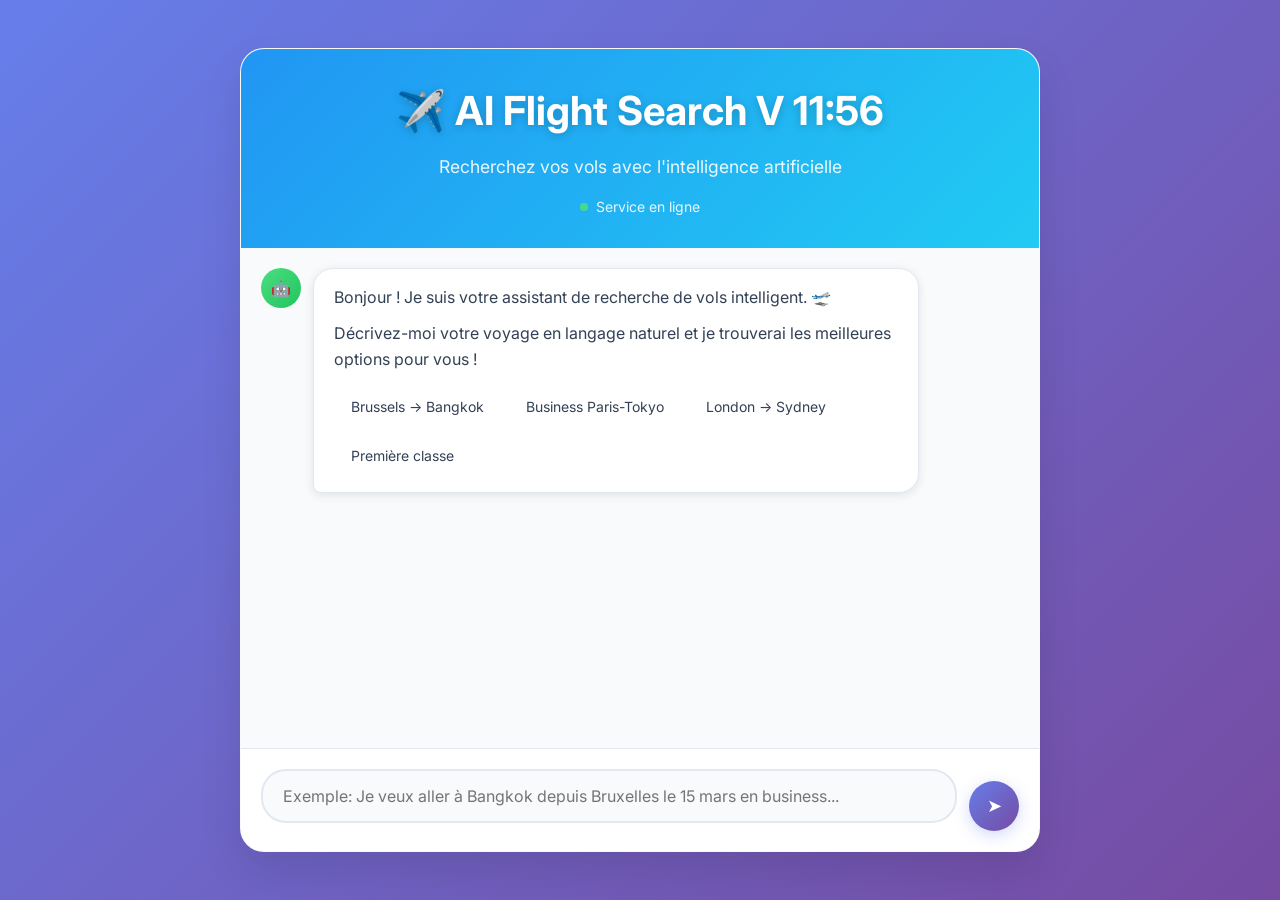
==== commit 53ad68c3: "Update index.html" ====
--- a/index.html
+++ b/index.html
@@ -21,7 +21,7 @@
 <body>
     <div class="container">
         <div class="header">
-            <h1>✈️ AI Flight Search</h1>
+            <h1>✈️ AI Flight Search V 11:56</h1>
             <p>Recherchez vos vols avec l'intelligence artificielle</p>
             <div class="status-indicator">
                 <div class="status-dot"></div>
--- a/style.css
+++ b/style.css
@@ -45,6 +45,29 @@
     opacity: 0.9;
 }
 
+.status-indicator {
+    display: flex;
+    align-items: center;
+    justify-content: center;
+    gap: 8px;
+    margin-top: 15px;
+    font-size: 14px;
+    opacity: 0.9;
+}
+
+.status-dot {
+    width: 8px;
+    height: 8px;
+    background: #4ade80;
+    border-radius: 50%;
+    animation: pulse 2s infinite;
+}
+
+@keyframes pulse {
+    0%, 100% { opacity: 1; }
+    50% { opacity: 0.6; }
+}
+
 .chat-container {
     height: 500px;
     overflow-y: auto;
@@ -107,6 +130,30 @@
 .avatar.bot {
     background: linear-gradient(135deg, #4ade80, #22c55e);
     color: white;
+}
+
+.examples {
+    display: flex;
+    flex-wrap: wrap;
+    gap: 8px;
+    margin-top: 15px;
+    justify-content: flex-start;
+}
+
+.example-chip {
+    background: rgba(255, 255, 255, 0.2);
+    padding: 8px 16px;
+    border-radius: 20px;
+    font-size: 14px;
+    cursor: pointer;
+    transition: all 0.3s ease;
+    backdrop-filter: blur(10px);
+    border: 1px solid rgba(255, 255, 255, 0.3);
+}
+
+.example-chip:hover {
+    background: rgba(255, 255, 255, 0.3);
+    transform: translateY(-2px);
 }
 
 .input-container {
@@ -200,7 +247,219 @@
 .typing-dots span:nth-child(2) { animation-delay: 0.2s; }
 .typing-dots span:nth-child(3) { animation-delay: 0.4s; }
 
-/* ... (copie continue de ton CSS original jusqu’au @media) ... */
+.flight-result {
+    background: linear-gradient(135deg, #f0f9ff, #e0f2fe);
+    border-radius: 16px;
+    padding: 20px;
+    margin-top: 15px;
+    border: 1px solid #0ea5e9;
+}
+
+.flight-header {
+    font-weight: 600;
+    color: #0369a1;
+    margin-bottom: 10px;
+}
+
+.flight-route {
+    font-size: 18px;
+    font-weight: 700;
+    color: #1e293b;
+}
+
+.success-animation {
+    animation: successPulse 0.6s ease-out;
+}
+
+.error-message {
+    background: linear-gradient(135deg, #fef2f2, #fee2e2);
+    color: #dc2626;
+    padding: 16px;
+    border-radius: 12px;
+    border: 1px solid #fca5a5;
+}
+
+/* === STYLES POUR LE FORMULAIRE PASSAGER === */
+
+.passenger-form {
+    background: white;
+    border-radius: 16px;
+    padding: 20px;
+    margin-top: 15px;
+    border: 1px solid #e2e8f0;
+    box-shadow: 0 4px 20px rgba(0, 0, 0, 0.05);
+}
+
+.form-section {
+    margin-bottom: 25px;
+}
+
+.form-section h4 {
+    color: #1e293b;
+    margin-bottom: 15px;
+    font-weight: 600;
+    display: flex;
+    align-items: center;
+    gap: 8px;
+    font-size: 16px;
+}
+
+.form-row {
+    display: grid;
+    grid-template-columns: 1fr 1fr;
+    gap: 15px;
+    margin-bottom: 15px;
+}
+
+.form-group {
+    display: flex;
+    flex-direction: column;
+    gap: 6px;
+}
+
+.form-group.full-width {
+    grid-column: 1 / -1;
+}
+
+.form-label {
+    font-size: 14px;
+    font-weight: 500;
+    color: #374151;
+}
+
+.form-label .required {
+    color: #dc2626;
+}
+
+.form-input, .form-select {
+    padding: 12px 16px;
+    border: 2px solid #e5e7eb;
+    border-radius: 8px;
+    font-size: 16px;
+    transition: all 0.3s ease;
+    background: #f9fafb;
+    font-family: inherit;
+}
+
+.form-input:focus, .form-select:focus {
+    outline: none;
+    border-color: #667eea;
+    background: white;
+    box-shadow: 0 0 0 3px rgba(102, 126, 234, 0.1);
+}
+
+.form-input.error, .form-select.error {
+    border-color: #dc2626;
+    background: #fef2f2;
+}
+
+.form-error {
+    font-size: 12px;
+    color: #dc2626;
+    margin-top: 4px;
+}
+
+.form-button {
+    background: linear-gradient(135deg, #10b981, #059669);
+    color: white;
+    border: none;
+    padding: 14px 24px;
+    border-radius: 8px;
+    font-weight: 600;
+    cursor: pointer;
+    transition: all 0.3s ease;
+    width: 100%;
+    font-size: 16px;
+    font-family: inherit;
+}
+
+.form-button:hover:not(:disabled) {
+    transform: translateY(-2px);
+    box-shadow: 0 6px 20px rgba(16, 185, 129, 0.3);
+}
+
+.form-button:disabled {
+    opacity: 0.6;
+    cursor: not-allowed;
+    transform: none;
+}
+
+.form-button.secondary {
+    background: #6b7280;
+    width: auto;
+    margin-right: 10px;
+}
+
+.form-button.secondary:hover:not(:disabled) {
+    background: #4b5563;
+    box-shadow: 0 6px 20px rgba(107, 114, 128, 0.3);
+}
+
+.button-group {
+    display: flex;
+    gap: 10px;
+    justify-content: flex-end;
+    margin-top: 20px;
+}
+
+.booking-summary {
+    background: linear-gradient(135deg, #f0fdf4, #dcfce7);
+    border: 1px solid #16a34a;
+    border-radius: 12px;
+    padding: 16px;
+    margin-bottom: 20px;
+}
+
+.booking-summary h4 {
+    color: #15803d;
+    margin-bottom: 10px;
+    font-size: 16px;
+}
+
+.summary-item {
+    display: flex;
+    justify-content: space-between;
+    margin-bottom: 5px;
+    color: #374151;
+    font-size: 14px;
+}
+
+.summary-item strong {
+    color: #1e293b;
+}
+
+.loading-spinner {
+    display: inline-block;
+    width: 16px;
+    height: 16px;
+    border: 2px solid #ffffff33;
+    border-radius: 50%;
+    border-top-color: #ffffff;
+    animation: spin 1s ease-in-out infinite;
+    margin-right: 8px;
+}
+
+@keyframes spin {
+    to { transform: rotate(360deg); }
+}
+
+.form-help-text {
+    font-size: 12px;
+    color: #6b7280;
+    margin-top: 4px;
+}
+
+.contact-section {
+    border-top: 1px solid #e5e7eb;
+    padding-top: 20px;
+}
+
+.document-section {
+    background: #f8fafc;
+    padding: 15px;
+    border-radius: 8px;
+    border: 1px solid #e5e7eb;
+}
 
 @keyframes slideIn {
     from { opacity: 0; transform: translateY(20px); }
@@ -212,13 +471,59 @@
     30% { transform: scale(1.4); opacity: 0.7; }
 }
 
+@keyframes successPulse {
+    0% { transform: scale(0.95); opacity: 0.8; }
+    50% { transform: scale(1.02); opacity: 1; }
+    100% { transform: scale(1); opacity: 1; }
+}
+
+/* === RESPONSIVE === */
+
 @media (max-width: 768px) {
-    body { padding: 10px; }
-    .container { border-radius: 16px; }
-    .header h1 { font-size: 2rem; }
-    .chat-container { height: 400px; }
-    .flight-details { grid-template-columns: 1fr 1fr; }
-    .examples { justify-content: center; }
-    .example-chip { font-size: 12px; padding: 6px 12px; }
-    .message-bubble { max-width: 90%; }
-}
+    body { 
+        padding: 10px; 
+    }
+    
+    .container { 
+        border-radius: 16px; 
+    }
+    
+    .header h1 { 
+        font-size: 2rem; 
+    }
+    
+    .chat-container { 
+        height: 400px; 
+    }
+    
+    .form-row { 
+        grid-template-columns: 1fr; 
+    }
+    
+    .examples { 
+        justify-content: center; 
+    }
+    
+    .example-chip { 
+        font-size: 12px; 
+        padding: 6px 12px; 
+    }
+    
+    .message-bubble { 
+        max-width: 90%; 
+    }
+    
+    .button-group {
+        flex-direction: column;
+    }
+    
+    .form-button {
+        width: 100%;
+        margin-right: 0;
+        margin-bottom: 10px;
+    }
+    
+    .passenger-form {
+        padding: 15px;
+    }
+}
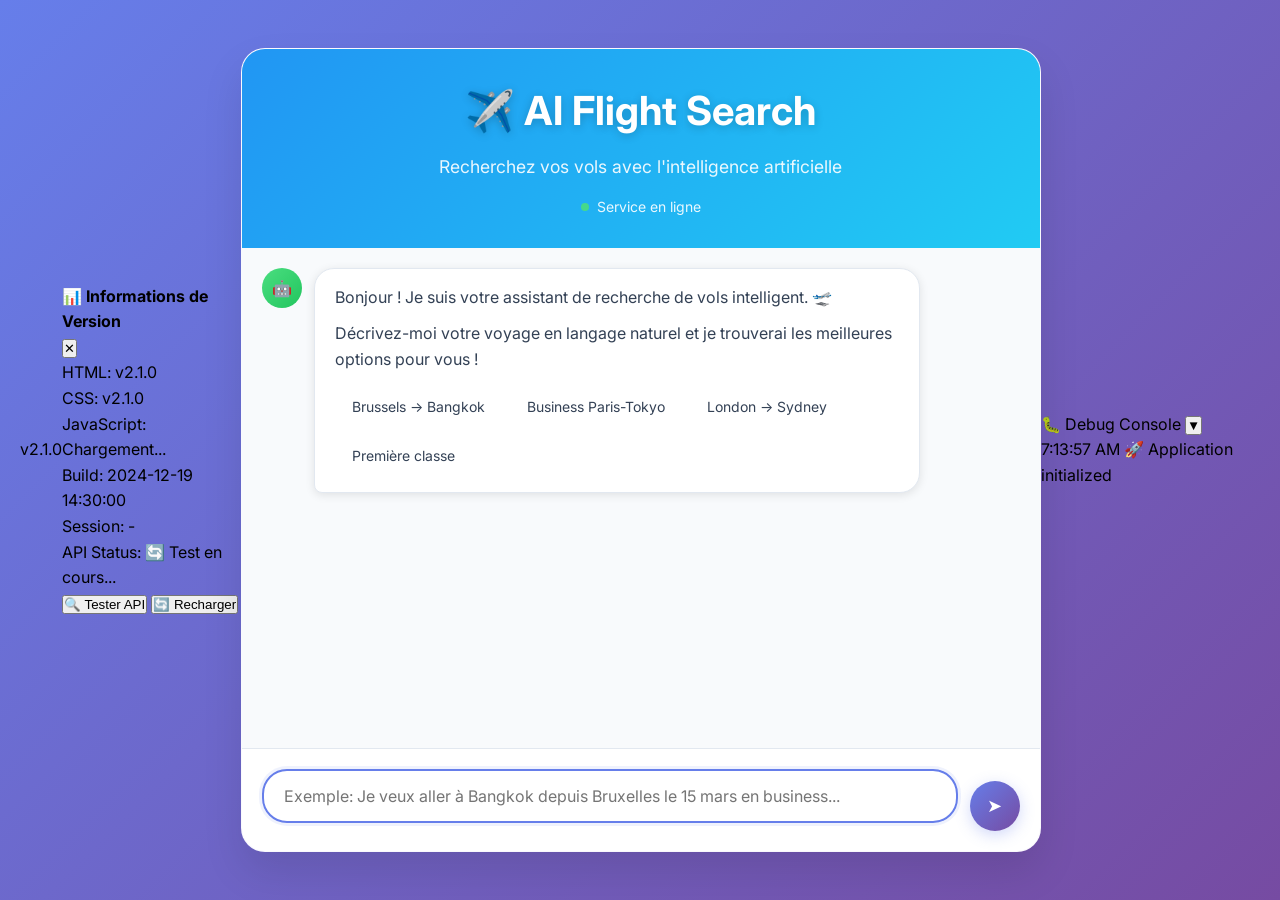
==== commit 8b388554: "Update index.html" ====
--- a/index.html
+++ b/index.html
@@ -7,6 +7,11 @@
     <meta name="description" content="Bot de recherche de vols avec intelligence artificielle. Trouvez les meilleurs vols en langage naturel.">
     <meta name="keywords" content="vol, avion, voyage, IA, intelligence artificielle, booking, réservation">
     
+    <!-- Version Info -->
+    <meta name="version" content="2.1.0">
+    <meta name="build-date" content="2024-12-19">
+    <meta name="build-time" content="14:30:00">
+    
     <!-- Favicon -->
     <link rel="icon" href="data:image/svg+xml,<svg xmlns='http://www.w3.org/2000/svg' viewBox='0 0 100 100'><text y='.9em' font-size='90'>✈️</text></svg>">
     
@@ -15,13 +20,57 @@
     <link rel="preconnect" href="https://fonts.gstatic.com" crossorigin>
     <link href="https://fonts.googleapis.com/css2?family=Inter:wght@300;400;500;600;700&display=swap" rel="stylesheet">
 
-    <!-- CSS séparé -->
-    <link rel="stylesheet" href="style.css">
+    <!-- CSS avec versioning -->
+    <link rel="stylesheet" href="style.css?v=2.1.0">
 </head>
 <body>
+    <!-- Version Badge -->
+    <div id="versionBadge" class="version-badge" onclick="toggleVersionInfo()">
+        <span>v2.1.0</span>
+        <div class="version-indicator"></div>
+    </div>
+
+    <!-- Version Info Panel -->
+    <div id="versionPanel" class="version-panel">
+        <div class="version-header">
+            <h4>📊 Informations de Version</h4>
+            <button onclick="toggleVersionInfo()" class="close-btn">✕</button>
+        </div>
+        <div class="version-content">
+            <div class="version-item">
+                <span class="version-label">HTML:</span>
+                <span class="version-value" id="htmlVersion">v2.1.0</span>
+            </div>
+            <div class="version-item">
+                <span class="version-label">CSS:</span>
+                <span class="version-value" id="cssVersion">Chargement...</span>
+            </div>
+            <div class="version-item">
+                <span class="version-label">JavaScript:</span>
+                <span class="version-value" id="jsVersion">Chargement...</span>
+            </div>
+            <div class="version-item">
+                <span class="version-label">Build:</span>
+                <span class="version-value">2024-12-19 14:30:00</span>
+            </div>
+            <div class="version-item">
+                <span class="version-label">Session:</span>
+                <span class="version-value" id="sessionInfo">-</span>
+            </div>
+            <div class="version-item">
+                <span class="version-label">API Status:</span>
+                <span class="version-value" id="apiStatus">🔄 Test en cours...</span>
+            </div>
+        </div>
+        <div class="version-actions">
+            <button onclick="testAPIConnection()" class="test-btn">🔍 Tester API</button>
+            <button onclick="reloadPage()" class="reload-btn">🔄 Recharger</button>
+        </div>
+    </div>
+
     <div class="container">
         <div class="header">
-            <h1>✈️ AI Flight Search V 11:56</h1>
+            <h1>✈️ AI Flight Search</h1>
             <p>Recherchez vos vols avec l'intelligence artificielle</p>
             <div class="status-indicator">
                 <div class="status-dot"></div>
@@ -83,7 +132,98 @@
         </div>
     </div>
 
-    <!-- JS séparé -->
-    <script src="script.js"></script>
+    <!-- Console de debug (développement) -->
+    <div id="debugConsole" class="debug-console">
+        <div class="debug-header">
+            <span>🐛 Debug Console</span>
+            <button onclick="toggleDebugConsole()" class="debug-toggle">▼</button>
+        </div>
+        <div class="debug-content" id="debugContent">
+            <div class="debug-log" id="debugLog"></div>
+        </div>
+    </div>
+
+    <!-- JS avec versioning -->
+    <script src="script.js?v=2.1.0"></script>
+    
+    <!-- Version checker -->
+    <script>
+        // Vérifier les versions au chargement
+        document.addEventListener('DOMContentLoaded', function() {
+            checkVersions();
+            initializeVersionInfo();
+        });
+        
+        function checkVersions() {
+            // Version HTML depuis meta tag
+            const htmlVersion = document.querySelector('meta[name="version"]')?.content || 'Unknown';
+            document.getElementById('htmlVersion').textContent = `v${htmlVersion}`;
+            
+            // Essayer de détecter la version CSS
+            detectCSSVersion();
+            
+            // La version JS sera définie dans script.js
+            // Session info sera mise à jour par script.js
+        }
+        
+        function detectCSSVersion() {
+            // Rechercher dans les stylesheets
+            const styleSheets = Array.from(document.styleSheets);
+            const cssLink = document.querySelector('link[href*="style.css"]');
+            
+            if (cssLink && cssLink.href.includes('v=')) {
+                const version = cssLink.href.match(/v=([^&]*)/)?.[1] || 'Unknown';
+                document.getElementById('cssVersion').textContent = `v${version}`;
+            } else {
+                document.getElementById('cssVersion').textContent = 'v2.1.0 (inferred)';
+            }
+        }
+        
+        function initializeVersionInfo() {
+            // Cette fonction sera étendue par script.js
+            console.log('🔧 Version system initialized');
+        }
+        
+        function toggleVersionInfo() {
+            const panel = document.getElementById('versionPanel');
+            panel.classList.toggle('visible');
+        }
+        
+        function reloadPage() {
+            window.location.reload();
+        }
+        
+        function toggleDebugConsole() {
+            const console = document.getElementById('debugConsole');
+            const content = document.getElementById('debugContent');
+            const toggle = document.querySelector('.debug-toggle');
+            
+            console.classList.toggle('expanded');
+            if (console.classList.contains('expanded')) {
+                toggle.textContent = '▲';
+            } else {
+                toggle.textContent = '▼';
+            }
+        }
+        
+        // Fonction pour ajouter des logs de debug
+        window.debugLog = function(message, type = 'info') {
+            const log = document.getElementById('debugLog');
+            const timestamp = new Date().toLocaleTimeString();
+            const logEntry = document.createElement('div');
+            logEntry.className = `debug-entry debug-${type}`;
+            logEntry.innerHTML = `<span class="debug-time">${timestamp}</span> ${message}`;
+            log.appendChild(logEntry);
+            log.scrollTop = log.scrollHeight;
+            
+            // Garder seulement les 50 derniers logs
+            while (log.children.length > 50) {
+                log.removeChild(log.firstChild);
+            }
+        };
+        
+        // Log initial
+        debugLog('🚀 Application initialized', 'success');
+    </script>
 </body>
 </html>
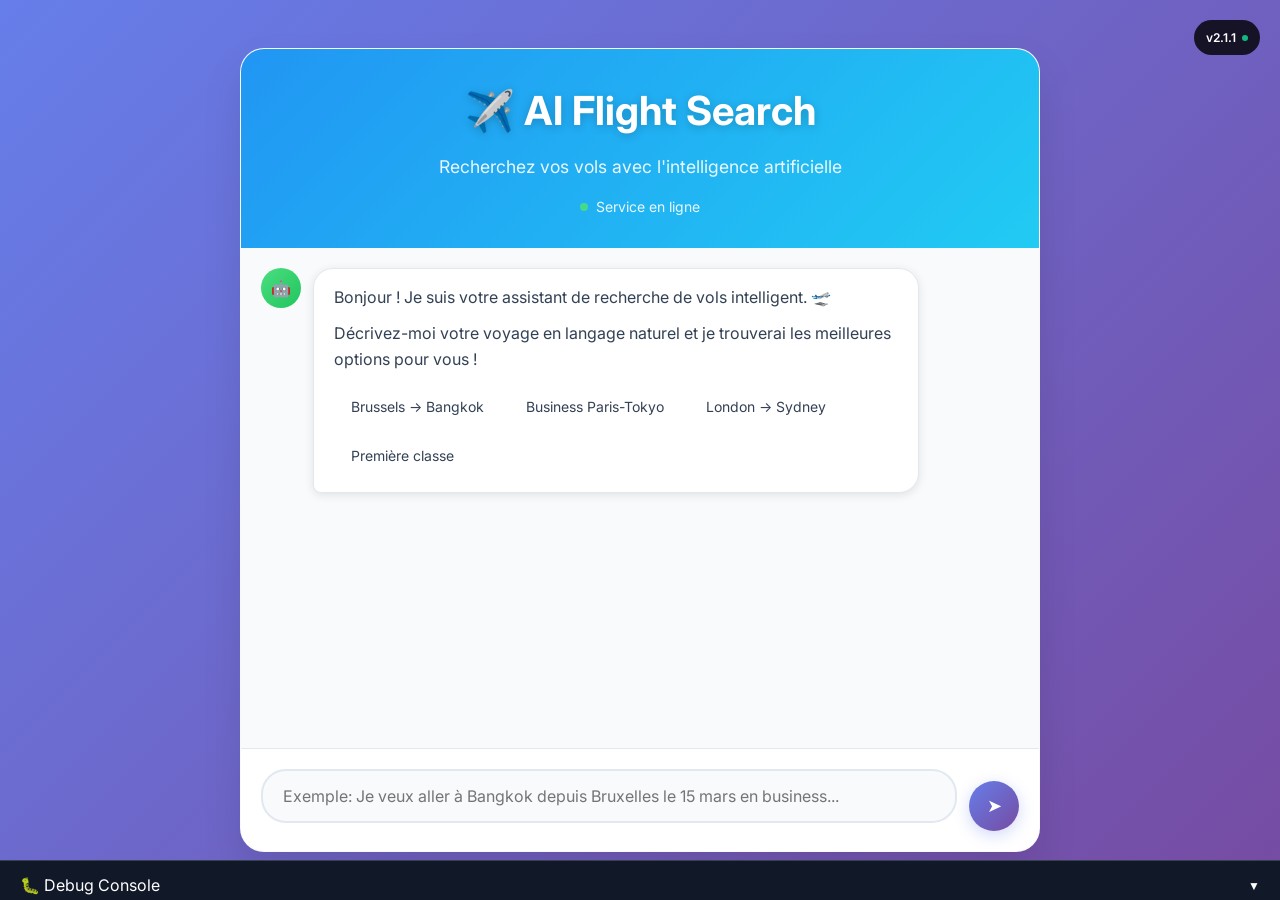
==== commit 891d5848: "Update index.html" ====
--- a/index.html
+++ b/index.html
@@ -8,9 +8,9 @@
     <meta name="keywords" content="vol, avion, voyage, IA, intelligence artificielle, booking, réservation">
     
     <!-- Version Info -->
-    <meta name="version" content="2.1.0">
+    <meta name="version" content="2.1.1">
     <meta name="build-date" content="2024-12-19">
-    <meta name="build-time" content="14:30:00">
+    <meta name="build-time" content="17:45:00">
     
     <!-- Favicon -->
     <link rel="icon" href="data:image/svg+xml,<svg xmlns='http://www.w3.org/2000/svg' viewBox='0 0 100 100'><text y='.9em' font-size='90'>✈️</text></svg>">
@@ -21,12 +21,12 @@
     <link href="https://fonts.googleapis.com/css2?family=Inter:wght@300;400;500;600;700&display=swap" rel="stylesheet">
 
     <!-- CSS avec versioning -->
-    <link rel="stylesheet" href="style.css?v=2.1.0">
+    <link rel="stylesheet" href="style.css?v=2.1.1">
 </head>
 <body>
     <!-- Version Badge -->
     <div id="versionBadge" class="version-badge" onclick="toggleVersionInfo()">
-        <span>v2.1.0</span>
+        <span>v2.1.1</span>
         <div class="version-indicator"></div>
     </div>
 
@@ -39,7 +39,7 @@
         <div class="version-content">
             <div class="version-item">
                 <span class="version-label">HTML:</span>
-                <span class="version-value" id="htmlVersion">v2.1.0</span>
+                <span class="version-value" id="htmlVersion">v2.1.1</span>
             </div>
             <div class="version-item">
                 <span class="version-label">CSS:</span>
@@ -51,7 +51,7 @@
             </div>
             <div class="version-item">
                 <span class="version-label">Build:</span>
-                <span class="version-value">2024-12-19 14:30:00</span>
+                <span class="version-value">2024-12-19 17:45:00</span>
             </div>
             <div class="version-item">
                 <span class="version-label">Session:</span>
@@ -119,13 +119,13 @@
             <div class="input-group">
                 <div class="input-wrapper">
                     <textarea 
-                        id="messageInput" 
+                        id="userMessage" 
                         class="message-input" 
                         placeholder="Exemple: Je veux aller à Bangkok depuis Bruxelles le 15 mars en business..."
                         rows="1"
                     ></textarea>
                 </div>
-                <button id="sendButton" class="send-button" onclick="sendMessage()">
+                <button id="sendButton" class="send-button" onclick="searchFlights()">
                     ➤
                 </button>
             </div>
@@ -144,14 +144,18 @@
     </div>
 
     <!-- JS avec versioning -->
-    <script src="script.js?v=2.1.0"></script>
+    <script src="script.js?v=2.1.1"></script>
     
-    <!-- Version checker -->
+    <!-- Version checker et fonctions utilitaires -->
     <script>
+        // Version JS sera définie par script.js
+        window.JS_VERSION = null;
+        
         // Vérifier les versions au chargement
         document.addEventListener('DOMContentLoaded', function() {
             checkVersions();
             initializeVersionInfo();
+            initializeChatInterface();
         });
         
         function checkVersions() {
@@ -168,20 +172,51 @@
         
         function detectCSSVersion() {
             // Rechercher dans les stylesheets
-            const styleSheets = Array.from(document.styleSheets);
             const cssLink = document.querySelector('link[href*="style.css"]');
             
             if (cssLink && cssLink.href.includes('v=')) {
                 const version = cssLink.href.match(/v=([^&]*)/)?.[1] || 'Unknown';
                 document.getElementById('cssVersion').textContent = `v${version}`;
             } else {
-                document.getElementById('cssVersion').textContent = 'v2.1.0 (inferred)';
+                document.getElementById('cssVersion').textContent = 'v2.1.1 (inferred)';
             }
         }
         
         function initializeVersionInfo() {
             // Cette fonction sera étendue par script.js
             console.log('🔧 Version system initialized');
+            
+            // Vérifier périodiquement la version JS
+            const checkJSVersion = () => {
+                if (window.JS_VERSION) {
+                    document.getElementById('jsVersion').textContent = `v${window.JS_VERSION}`;
+                } else {
+                    setTimeout(checkJSVersion, 100);
+                }
+            };
+            checkJSVersion();
+        }
+        
+        function initializeChatInterface() {
+            // Initialiser l'interface de chat
+            console.log('💬 Chat interface initialized');
+            
+            // Support de la touche Entrée
+            const messageInput = document.getElementById('userMessage');
+            if (messageInput) {
+                messageInput.addEventListener('keypress', function(e) {
+                    if (e.key === 'Enter' && !e.shiftKey) {
+                        e.preventDefault();
+                        searchFlights();
+                    }
+                });
+                
+                // Auto-resize du textarea
+                messageInput.addEventListener('input', function() {
+                    this.style.height = 'auto';
+                    this.style.height = Math.min(this.scrollHeight, 120) + 'px';
+                });
+            }
         }
         
         function toggleVersionInfo() {
@@ -222,8 +257,102 @@
             }
         };
         
+        // Fonction pour remplir les exemples
+        function fillExample(text) {
+            const messageInput = document.getElementById('userMessage');
+            if (messageInput) {
+                messageInput.value = text;
+                messageInput.focus();
+                // Trigger auto-resize
+                messageInput.style.height = 'auto';
+                messageInput.style.height = Math.min(messageInput.scrollHeight, 120) + 'px';
+            }
+        }
+        
+        // Fonction pour ajouter des messages au chat (fallback si script.js ne charge pas)
+        window.addMessage = window.addMessage || function(content, isUser = false, isHtml = false) {
+            const chatContainer = document.getElementById('chatContainer');
+            if (!chatContainer) return;
+            
+            const messageDiv = document.createElement('div');
+            messageDiv.className = `message ${isUser ? 'user' : 'bot'}`;
+            
+            const avatarDiv = document.createElement('div');
+            avatarDiv.className = `avatar ${isUser ? 'user' : 'bot'}`;
+            avatarDiv.textContent = isUser ? '👤' : '🤖';
+            
+            const bubbleDiv = document.createElement('div');
+            bubbleDiv.className = 'message-bubble';
+            
+            if (isHtml) {
+                bubbleDiv.innerHTML = content;
+            } else {
+                bubbleDiv.textContent = content;
+                if (!isUser) {
+                    console.log('💬 bot:', content);
+                }
+            }
+            
+            messageDiv.appendChild(avatarDiv);
+            messageDiv.appendChild(bubbleDiv);
+            chatContainer.appendChild(messageDiv);
+            
+            // Scroll vers le bas
+            chatContainer.scrollTop = chatContainer.scrollHeight;
+        };
+        
+        // Fonction de test API
+        window.testAPIConnection = function() {
+            debugLog('🔍 Test de connexion API...', 'info');
+            document.getElementById('apiStatus').textContent = '🔄 Test en cours...';
+            
+            fetch('https://amibio.app.n8n.cloud/webhook/flight-search', {
+                method: 'POST',
+                headers: { 'Content-Type': 'application/json' },
+                body: JSON.stringify({ 
+                    message: 'test de connexion', 
+                    sessionId: 'test-' + Date.now() 
+                })
+            })
+            .then(response => {
+                if (response.ok) {
+                    document.getElementById('apiStatus').textContent = '✅ API accessible';
+                    debugLog('✅ API connection successful', 'success');
+                } else {
+                    document.getElementById('apiStatus').textContent = `❌ Erreur ${response.status}`;
+                    debugLog(`❌ API error: ${response.status}`, 'error');
+                }
+            })
+            .catch(error => {
+                document.getElementById('apiStatus').textContent = '❌ Non accessible';
+                debugLog(`❌ API connection failed: ${error.message}`, 'error');
+            });
+        };
+        
+        // Fonction searchFlights de fallback si script.js ne charge pas
+        window.searchFlights = window.searchFlights || function() {
+            const messageInput = document.getElementById('userMessage');
+            const message = messageInput?.value?.trim();
+            
+            if (!message) {
+                addMessage('Veuillez entrer votre recherche de vol.', false);
+                return;
+            }
+            
+            addMessage('❌ Script JavaScript principal non chargé. Vérifiez que script.js est accessible.', false);
+            debugLog('❌ searchFlights fallback called - script.js not loaded', 'error');
+        };
+        
         // Log initial
-        debugLog('🚀 Application initialized', 'success');
+        debugLog('🚀 HTML Application initialized', 'success');
+        
+        // Vérifier le chargement de script.js après 2 secondes
+        setTimeout(() => {
+            if (!window.JS_VERSION) {
+                debugLog('⚠️ script.js may not have loaded properly', 'warning');
+                document.getElementById('jsVersion').textContent = '❌ Non chargé';
+            }
+        }, 2000);
     </script>
 </body>
 </html>
--- a/style.css
+++ b/style.css
@@ -1,3 +1,8 @@
+/* ===== VERSION INFO ===== */
+/* Version: 2.1.0 */
+/* Last Updated: 2024-12-19 14:30:00 */
+/* Features: Version tracking, Debug console, Enhanced UI */
+
 * {
     margin: 0;
     padding: 0;
@@ -67,6 +72,245 @@
     0%, 100% { opacity: 1; }
     50% { opacity: 0.6; }
 }
+
+/* ===== VERSION BADGE & PANEL ===== */
+
+.version-badge {
+    position: fixed;
+    top: 20px;
+    right: 20px;
+    background: rgba(0, 0, 0, 0.8);
+    color: white;
+    padding: 8px 12px;
+    border-radius: 20px;
+    font-size: 12px;
+    font-weight: 600;
+    cursor: pointer;
+    z-index: 1000;
+    display: flex;
+    align-items: center;
+    gap: 6px;
+    transition: all 0.3s ease;
+    backdrop-filter: blur(10px);
+}
+
+.version-badge:hover {
+    background: rgba(0, 0, 0, 0.9);
+    transform: translateY(-2px);
+}
+
+.version-indicator {
+    width: 6px;
+    height: 6px;
+    background: #10b981;
+    border-radius: 50%;
+    animation: pulse 2s infinite;
+}
+
+.version-panel {
+    position: fixed;
+    top: 60px;
+    right: 20px;
+    background: white;
+    border-radius: 12px;
+    box-shadow: 0 10px 30px rgba(0, 0, 0, 0.2);
+    z-index: 999;
+    width: 280px;
+    transform: translateY(-10px);
+    opacity: 0;
+    visibility: hidden;
+    transition: all 0.3s ease;
+    border: 1px solid #e5e7eb;
+}
+
+.version-panel.visible {
+    transform: translateY(0);
+    opacity: 1;
+    visibility: visible;
+}
+
+.version-header {
+    display: flex;
+    justify-content: space-between;
+    align-items: center;
+    padding: 15px;
+    border-bottom: 1px solid #e5e7eb;
+    background: #f8fafc;
+    border-radius: 12px 12px 0 0;
+}
+
+.version-header h4 {
+    margin: 0;
+    color: #1e293b;
+    font-size: 14px;
+}
+
+.close-btn {
+    background: none;
+    border: none;
+    color: #6b7280;
+    cursor: pointer;
+    font-size: 16px;
+    padding: 0;
+    width: 20px;
+    height: 20px;
+    border-radius: 50%;
+    display: flex;
+    align-items: center;
+    justify-content: center;
+}
+
+.close-btn:hover {
+    background: #e5e7eb;
+    color: #374151;
+}
+
+.version-content {
+    padding: 15px;
+}
+
+.version-item {
+    display: flex;
+    justify-content: space-between;
+    align-items: center;
+    margin-bottom: 10px;
+    font-size: 13px;
+}
+
+.version-item:last-child {
+    margin-bottom: 0;
+}
+
+.version-label {
+    color: #6b7280;
+    font-weight: 500;
+}
+
+.version-value {
+    color: #1e293b;
+    font-weight: 600;
+    font-family: 'Monaco', 'Menlo', monospace;
+}
+
+.version-actions {
+    padding: 15px;
+    border-top: 1px solid #e5e7eb;
+    display: flex;
+    gap: 8px;
+}
+
+.test-btn, .reload-btn {
+    flex: 1;
+    padding: 8px 12px;
+    border: none;
+    border-radius: 6px;
+    font-size: 12px;
+    font-weight: 600;
+    cursor: pointer;
+    transition: all 0.3s ease;
+}
+
+.test-btn {
+    background: #3b82f6;
+    color: white;
+}
+
+.test-btn:hover {
+    background: #2563eb;
+}
+
+.reload-btn {
+    background: #6b7280;
+    color: white;
+}
+
+.reload-btn:hover {
+    background: #4b5563;
+}
+
+/* ===== DEBUG CONSOLE ===== */
+
+.debug-console {
+    position: fixed;
+    bottom: 0;
+    left: 0;
+    right: 0;
+    background: #1f2937;
+    color: white;
+    z-index: 998;
+    max-height: 40px;
+    transition: all 0.3s ease;
+    overflow: hidden;
+}
+
+.debug-console.expanded {
+    max-height: 300px;
+}
+
+.debug-header {
+    display: flex;
+    justify-content: space-between;
+    align-items: center;
+    padding: 12px 20px;
+    background: #111827;
+    cursor: pointer;
+    border-top: 1px solid #374151;
+}
+
+.debug-header:hover {
+    background: #1f2937;
+}
+
+.debug-toggle {
+    background: none;
+    border: none;
+    color: white;
+    cursor: pointer;
+    font-size: 12px;
+    padding: 0;
+}
+
+.debug-content {
+    height: 260px;
+    overflow: hidden;
+}
+
+.debug-log {
+    padding: 10px 20px;
+    height: 100%;
+    overflow-y: auto;
+    font-family: 'Monaco', 'Menlo', monospace;
+    font-size: 12px;
+    line-height: 1.4;
+}
+
+.debug-entry {
+    margin-bottom: 4px;
+    padding: 2px 0;
+}
+
+.debug-entry.debug-info {
+    color: #93c5fd;
+}
+
+.debug-entry.debug-success {
+    color: #86efac;
+}
+
+.debug-entry.debug-warning {
+    color: #fde047;
+}
+
+.debug-entry.debug-error {
+    color: #fca5a5;
+}
+
+.debug-time {
+    color: #6b7280;
+    margin-right: 8px;
+}
+
+/* ===== CHAT STYLES (existing) ===== */
 
 .chat-container {
     height: 500px;
@@ -279,7 +523,7 @@
     border: 1px solid #fca5a5;
 }
 
-/* === STYLES POUR LE FORMULAIRE PASSAGER === */
+/* ===== STYLES POUR LE FORMULAIRE PASSAGER ===== */
 
 .passenger-form {
     background: white;
@@ -477,7 +721,7 @@
     100% { transform: scale(1); opacity: 1; }
 }
 
-/* === RESPONSIVE === */
+/* ===== RESPONSIVE ===== */
 
 @media (max-width: 768px) {
     body { 
@@ -526,4 +770,30 @@
     .passenger-form {
         padding: 15px;
     }
-}
+    
+    .version-badge {
+        top: 10px;
+        right: 10px;
+        font-size: 11px;
+        padding: 6px 10px;
+    }
+    
+    .version-panel {
+        top: 50px;
+        right: 10px;
+        left: 10px;
+        width: auto;
+    }
+    
+    .debug-console {
+        font-size: 11px;
+    }
+    
+    .debug-header {
+        padding: 8px 15px;
+    }
+    
+    .debug-log {
+        padding: 8px 15px;
+    }
+}
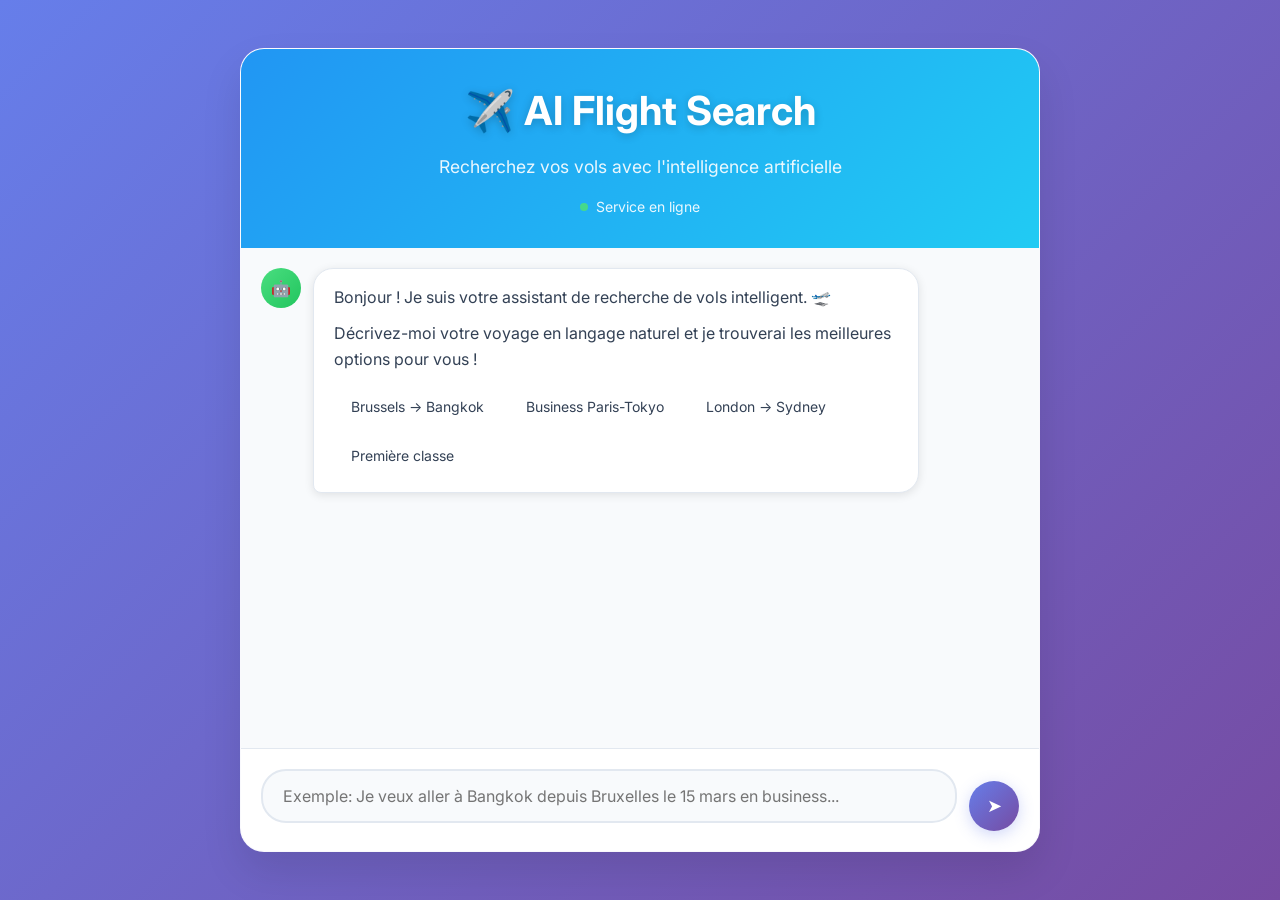
==== commit 7f2a1f3a: "Update index.html" ====
--- a/index.html
+++ b/index.html
@@ -7,11 +7,6 @@
     <meta name="description" content="Bot de recherche de vols avec intelligence artificielle. Trouvez les meilleurs vols en langage naturel.">
     <meta name="keywords" content="vol, avion, voyage, IA, intelligence artificielle, booking, réservation">
     
-    <!-- Version Info -->
-    <meta name="version" content="2.1.1">
-    <meta name="build-date" content="2024-12-19">
-    <meta name="build-time" content="17:45:00">
-    
     <!-- Favicon -->
     <link rel="icon" href="data:image/svg+xml,<svg xmlns='http://www.w3.org/2000/svg' viewBox='0 0 100 100'><text y='.9em' font-size='90'>✈️</text></svg>">
     
@@ -20,54 +15,10 @@
     <link rel="preconnect" href="https://fonts.gstatic.com" crossorigin>
     <link href="https://fonts.googleapis.com/css2?family=Inter:wght@300;400;500;600;700&display=swap" rel="stylesheet">
 
-    <!-- CSS avec versioning -->
-    <link rel="stylesheet" href="style.css?v=2.1.1">
+    <!-- CSS -->
+    <link rel="stylesheet" href="style.css">
 </head>
 <body>
-    <!-- Version Badge -->
-    <div id="versionBadge" class="version-badge" onclick="toggleVersionInfo()">
-        <span>v2.1.1</span>
-        <div class="version-indicator"></div>
-    </div>
-
-    <!-- Version Info Panel -->
-    <div id="versionPanel" class="version-panel">
-        <div class="version-header">
-            <h4>📊 Informations de Version</h4>
-            <button onclick="toggleVersionInfo()" class="close-btn">✕</button>
-        </div>
-        <div class="version-content">
-            <div class="version-item">
-                <span class="version-label">HTML:</span>
-                <span class="version-value" id="htmlVersion">v2.1.1</span>
-            </div>
-            <div class="version-item">
-                <span class="version-label">CSS:</span>
-                <span class="version-value" id="cssVersion">Chargement...</span>
-            </div>
-            <div class="version-item">
-                <span class="version-label">JavaScript:</span>
-                <span class="version-value" id="jsVersion">Chargement...</span>
-            </div>
-            <div class="version-item">
-                <span class="version-label">Build:</span>
-                <span class="version-value">2024-12-19 17:45:00</span>
-            </div>
-            <div class="version-item">
-                <span class="version-label">Session:</span>
-                <span class="version-value" id="sessionInfo">-</span>
-            </div>
-            <div class="version-item">
-                <span class="version-label">API Status:</span>
-                <span class="version-value" id="apiStatus">🔄 Test en cours...</span>
-            </div>
-        </div>
-        <div class="version-actions">
-            <button onclick="testAPIConnection()" class="test-btn">🔍 Tester API</button>
-            <button onclick="reloadPage()" class="reload-btn">🔄 Recharger</button>
-        </div>
-    </div>
-
     <div class="container">
         <div class="header">
             <h1>✈️ AI Flight Search</h1>
@@ -132,76 +83,27 @@
         </div>
     </div>
 
-    <!-- Console de debug (développement) -->
-    <div id="debugConsole" class="debug-console">
-        <div class="debug-header">
-            <span>🐛 Debug Console</span>
-            <button onclick="toggleDebugConsole()" class="debug-toggle">▼</button>
-        </div>
-        <div class="debug-content" id="debugContent">
-            <div class="debug-log" id="debugLog"></div>
-        </div>
-    </div>
-
-    <!-- JS avec versioning -->
-    <script src="script.js?v=2.1.1"></script>
+    <!-- JavaScript -->
+    <script src="script.js"></script>
     
-    <!-- Version checker et fonctions utilitaires -->
+    <!-- Fonctions utilitaires -->
     <script>
-        // Version JS sera définie par script.js
-        window.JS_VERSION = null;
-        
-        // Vérifier les versions au chargement
-        document.addEventListener('DOMContentLoaded', function() {
-            checkVersions();
-            initializeVersionInfo();
-            initializeChatInterface();
-        });
-        
-        function checkVersions() {
-            // Version HTML depuis meta tag
-            const htmlVersion = document.querySelector('meta[name="version"]')?.content || 'Unknown';
-            document.getElementById('htmlVersion').textContent = `v${htmlVersion}`;
-            
-            // Essayer de détecter la version CSS
-            detectCSSVersion();
-            
-            // La version JS sera définie dans script.js
-            // Session info sera mise à jour par script.js
-        }
-        
-        function detectCSSVersion() {
-            // Rechercher dans les stylesheets
-            const cssLink = document.querySelector('link[href*="style.css"]');
-            
-            if (cssLink && cssLink.href.includes('v=')) {
-                const version = cssLink.href.match(/v=([^&]*)/)?.[1] || 'Unknown';
-                document.getElementById('cssVersion').textContent = `v${version}`;
-            } else {
-                document.getElementById('cssVersion').textContent = 'v2.1.1 (inferred)';
+        // Fonction pour remplir les exemples
+        function fillExample(text) {
+            const messageInput = document.getElementById('userMessage');
+            if (messageInput) {
+                messageInput.value = text;
+                messageInput.focus();
+                // Auto-resize
+                messageInput.style.height = 'auto';
+                messageInput.style.height = Math.min(messageInput.scrollHeight, 120) + 'px';
             }
         }
         
-        function initializeVersionInfo() {
-            // Cette fonction sera étendue par script.js
-            console.log('🔧 Version system initialized');
+        // Support de la touche Entrée
+        document.addEventListener('DOMContentLoaded', function() {
+            console.log('DOM loaded');
             
-            // Vérifier périodiquement la version JS
-            const checkJSVersion = () => {
-                if (window.JS_VERSION) {
-                    document.getElementById('jsVersion').textContent = `v${window.JS_VERSION}`;
-                } else {
-                    setTimeout(checkJSVersion, 100);
-                }
-            };
-            checkJSVersion();
-        }
-        
-        function initializeChatInterface() {
-            // Initialiser l'interface de chat
-            console.log('💬 Chat interface initialized');
-            
-            // Support de la touche Entrée
             const messageInput = document.getElementById('userMessage');
             if (messageInput) {
                 messageInput.addEventListener('keypress', function(e) {
@@ -217,142 +119,23 @@
                     this.style.height = Math.min(this.scrollHeight, 120) + 'px';
                 });
             }
-        }
+            
+            console.log('Interface initialized');
+        });
         
-        function toggleVersionInfo() {
-            const panel = document.getElementById('versionPanel');
-            panel.classList.toggle('visible');
-        }
-        
-        function reloadPage() {
-            window.location.reload();
-        }
-        
-        function toggleDebugConsole() {
-            const console = document.getElementById('debugConsole');
-            const content = document.getElementById('debugContent');
-            const toggle = document.querySelector('.debug-toggle');
-            
-            console.classList.toggle('expanded');
-            if (console.classList.contains('expanded')) {
-                toggle.textContent = '▲';
-            } else {
-                toggle.textContent = '▼';
-            }
-        }
-        
-        // Fonction pour ajouter des logs de debug
-        window.debugLog = function(message, type = 'info') {
-            const log = document.getElementById('debugLog');
-            const timestamp = new Date().toLocaleTimeString();
-            const logEntry = document.createElement('div');
-            logEntry.className = `debug-entry debug-${type}`;
-            logEntry.innerHTML = `<span class="debug-time">${timestamp}</span> ${message}`;
-            log.appendChild(logEntry);
-            log.scrollTop = log.scrollHeight;
-            
-            // Garder seulement les 50 derniers logs
-            while (log.children.length > 50) {
-                log.removeChild(log.firstChild);
-            }
-        };
-        
-        // Fonction pour remplir les exemples
-        function fillExample(text) {
-            const messageInput = document.getElementById('userMessage');
-            if (messageInput) {
-                messageInput.value = text;
-                messageInput.focus();
-                // Trigger auto-resize
-                messageInput.style.height = 'auto';
-                messageInput.style.height = Math.min(messageInput.scrollHeight, 120) + 'px';
-            }
-        }
-        
-        // Fonction pour ajouter des messages au chat (fallback si script.js ne charge pas)
-        window.addMessage = window.addMessage || function(content, isUser = false, isHtml = false) {
-            const chatContainer = document.getElementById('chatContainer');
-            if (!chatContainer) return;
-            
-            const messageDiv = document.createElement('div');
-            messageDiv.className = `message ${isUser ? 'user' : 'bot'}`;
-            
-            const avatarDiv = document.createElement('div');
-            avatarDiv.className = `avatar ${isUser ? 'user' : 'bot'}`;
-            avatarDiv.textContent = isUser ? '👤' : '🤖';
-            
-            const bubbleDiv = document.createElement('div');
-            bubbleDiv.className = 'message-bubble';
-            
-            if (isHtml) {
-                bubbleDiv.innerHTML = content;
-            } else {
-                bubbleDiv.textContent = content;
-                if (!isUser) {
-                    console.log('💬 bot:', content);
-                }
-            }
-            
-            messageDiv.appendChild(avatarDiv);
-            messageDiv.appendChild(bubbleDiv);
-            chatContainer.appendChild(messageDiv);
-            
-            // Scroll vers le bas
-            chatContainer.scrollTop = chatContainer.scrollHeight;
-        };
-        
-        // Fonction de test API
-        window.testAPIConnection = function() {
-            debugLog('🔍 Test de connexion API...', 'info');
-            document.getElementById('apiStatus').textContent = '🔄 Test en cours...';
-            
-            fetch('https://amibio.app.n8n.cloud/webhook/flight-search', {
-                method: 'POST',
-                headers: { 'Content-Type': 'application/json' },
-                body: JSON.stringify({ 
-                    message: 'test de connexion', 
-                    sessionId: 'test-' + Date.now() 
-                })
-            })
-            .then(response => {
-                if (response.ok) {
-                    document.getElementById('apiStatus').textContent = '✅ API accessible';
-                    debugLog('✅ API connection successful', 'success');
-                } else {
-                    document.getElementById('apiStatus').textContent = `❌ Erreur ${response.status}`;
-                    debugLog(`❌ API error: ${response.status}`, 'error');
-                }
-            })
-            .catch(error => {
-                document.getElementById('apiStatus').textContent = '❌ Non accessible';
-                debugLog(`❌ API connection failed: ${error.message}`, 'error');
-            });
-        };
-        
-        // Fonction searchFlights de fallback si script.js ne charge pas
+        // Fonction de fallback si script.js ne charge pas
         window.searchFlights = window.searchFlights || function() {
             const messageInput = document.getElementById('userMessage');
             const message = messageInput?.value?.trim();
             
             if (!message) {
-                addMessage('Veuillez entrer votre recherche de vol.', false);
+                alert('Veuillez entrer votre recherche de vol.');
                 return;
             }
             
-            addMessage('❌ Script JavaScript principal non chargé. Vérifiez que script.js est accessible.', false);
-            debugLog('❌ searchFlights fallback called - script.js not loaded', 'error');
+            alert('Script JavaScript principal non chargé. Vérifiez que script.js est accessible.');
+            console.error('searchFlights fallback called - script.js not loaded');
         };
-        
-        // Log initial
-        debugLog('🚀 HTML Application initialized', 'success');
-        
-        // Vérifier le chargement de script.js après 2 secondes
-        setTimeout(() => {
-            if (!window.JS_VERSION) {
-                debugLog('⚠️ script.js may not have loaded properly', 'warning');
-                document.getElementById('jsVersion').textContent = '❌ Non chargé';
-            }
-        }, 2000);
     </script>
 </body>
 </html>
